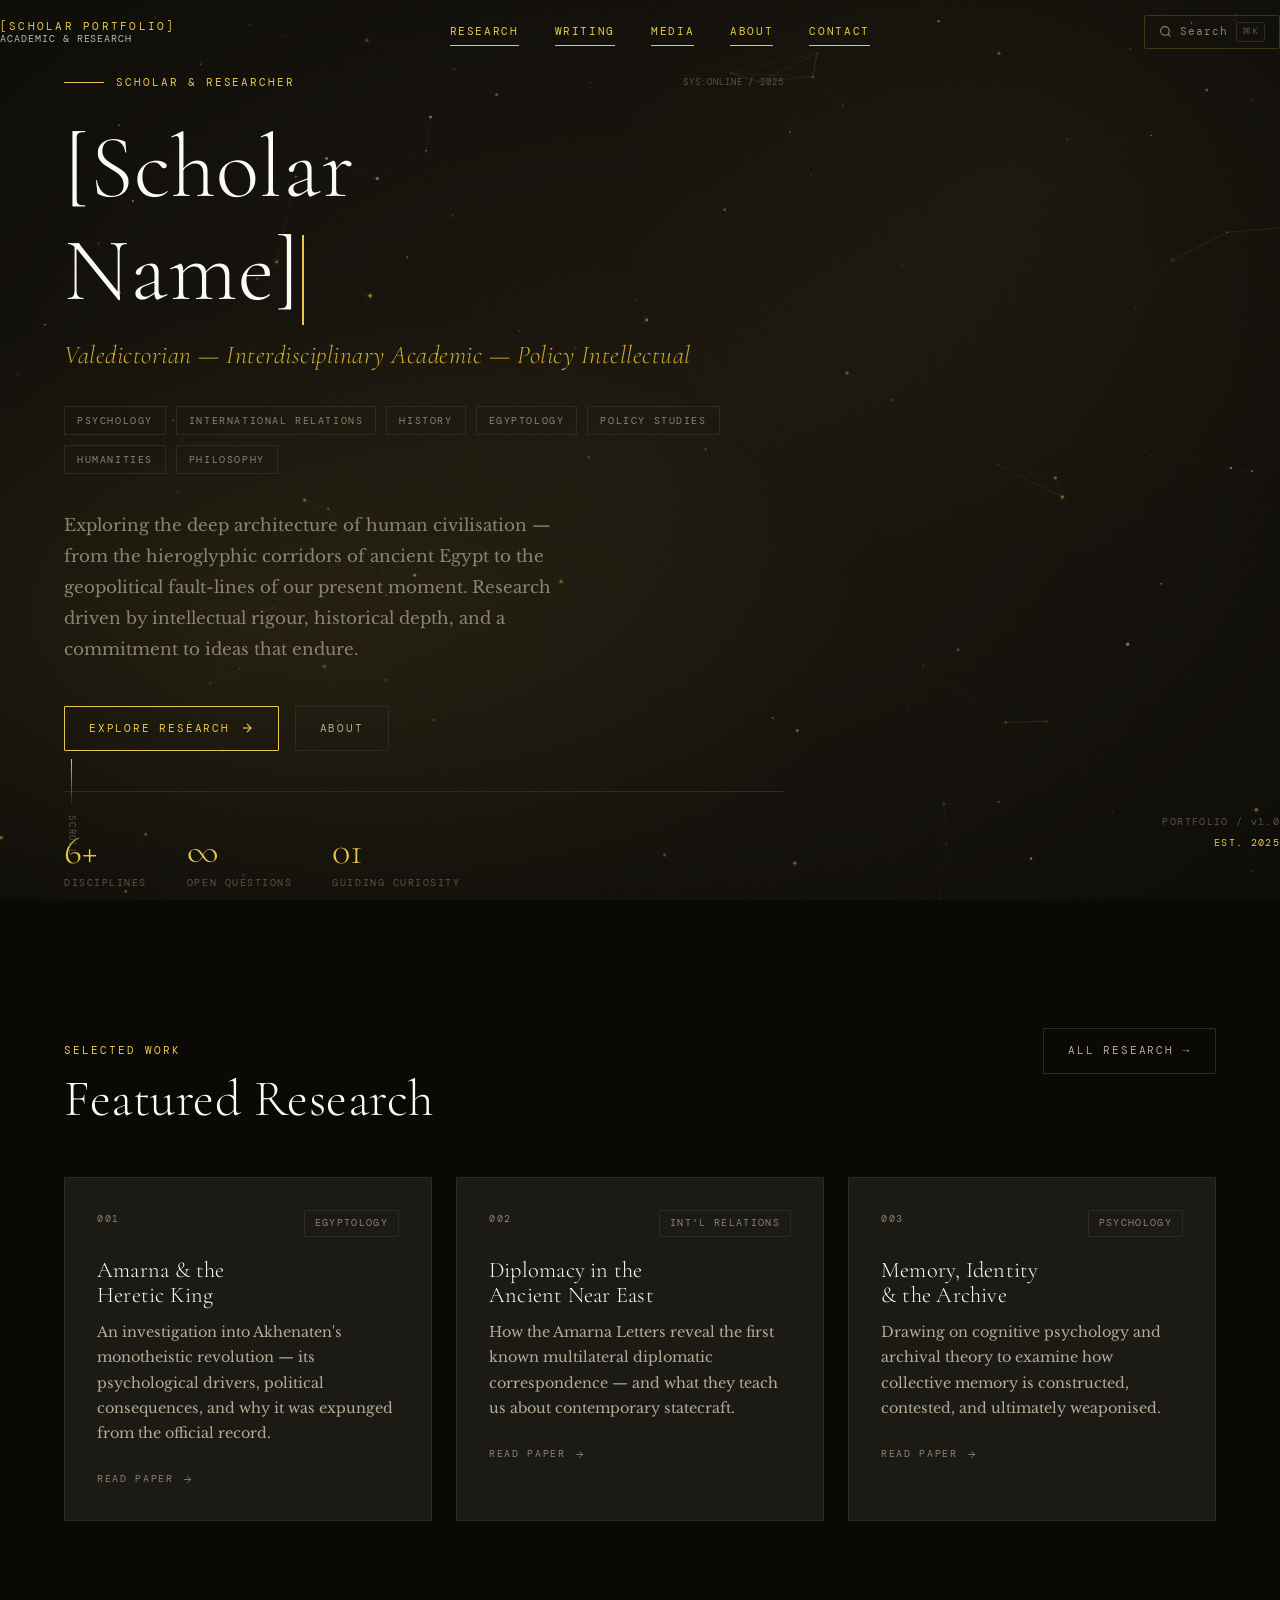
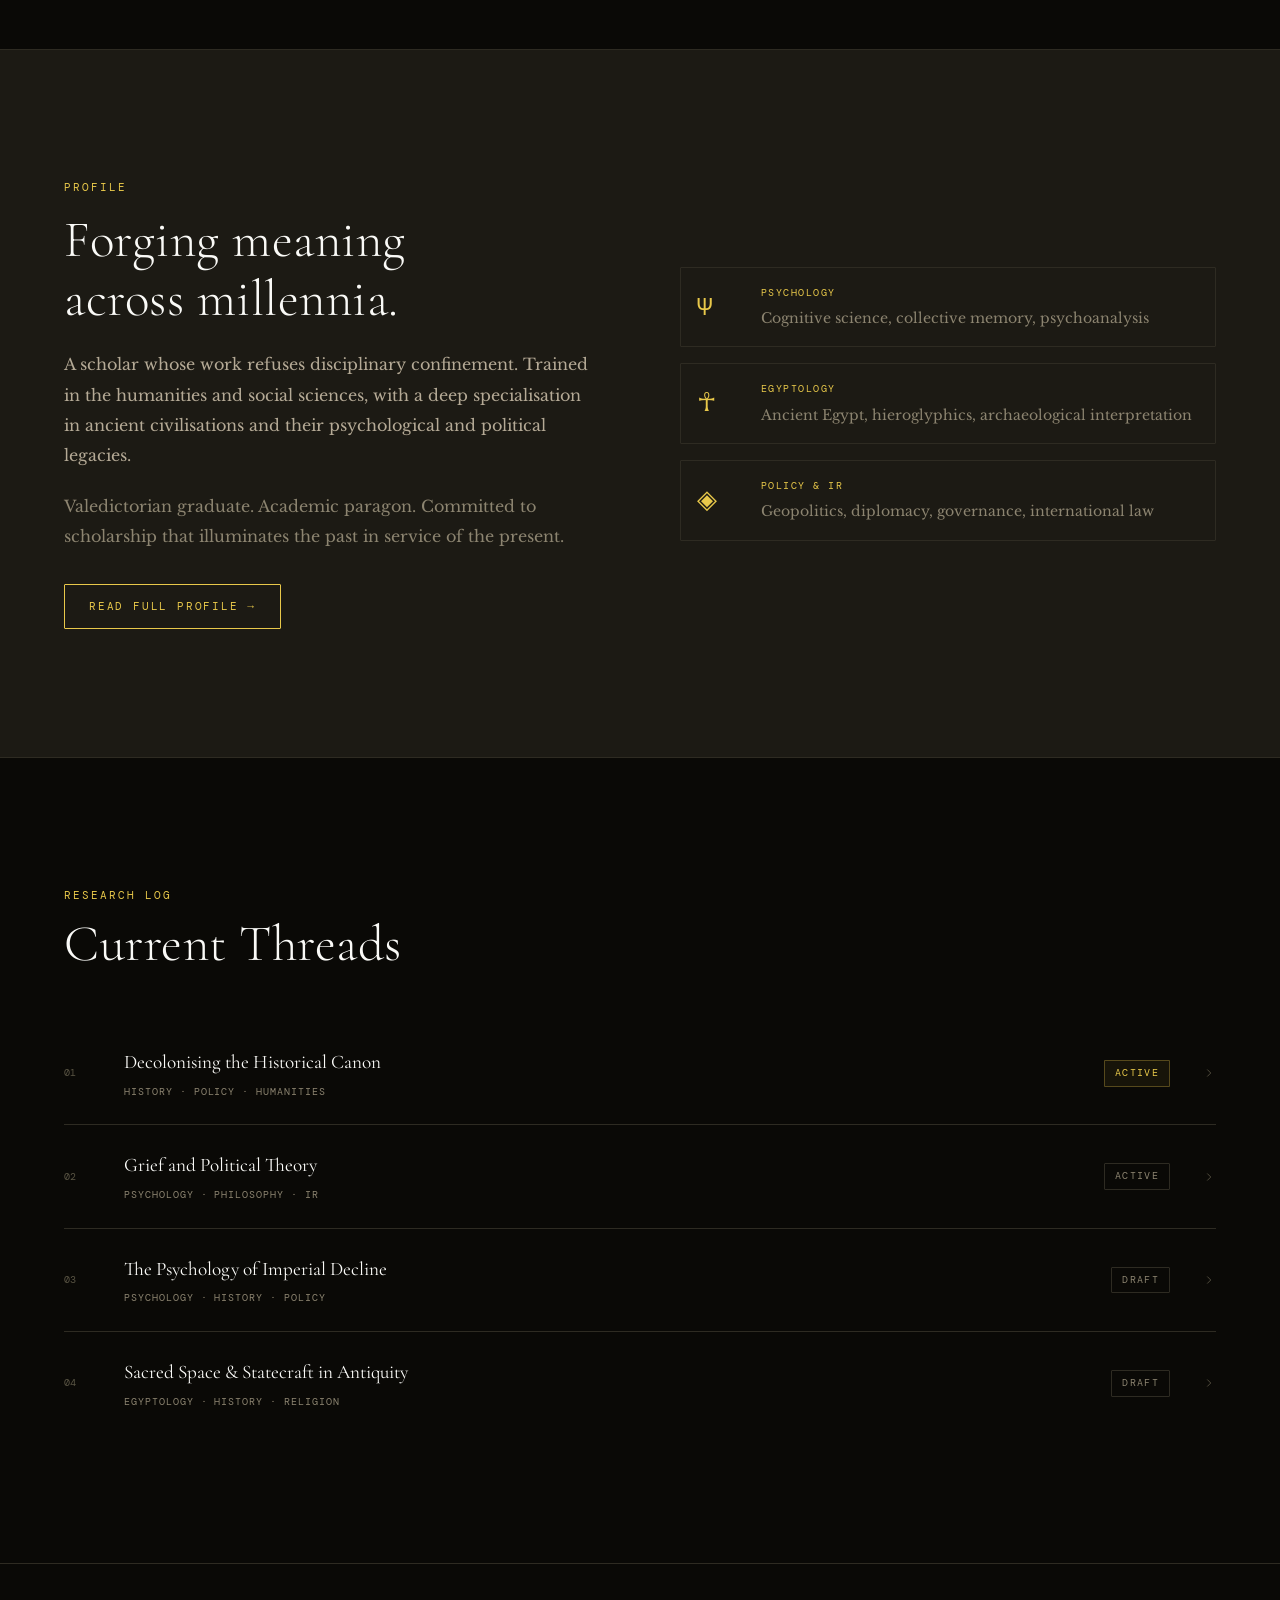
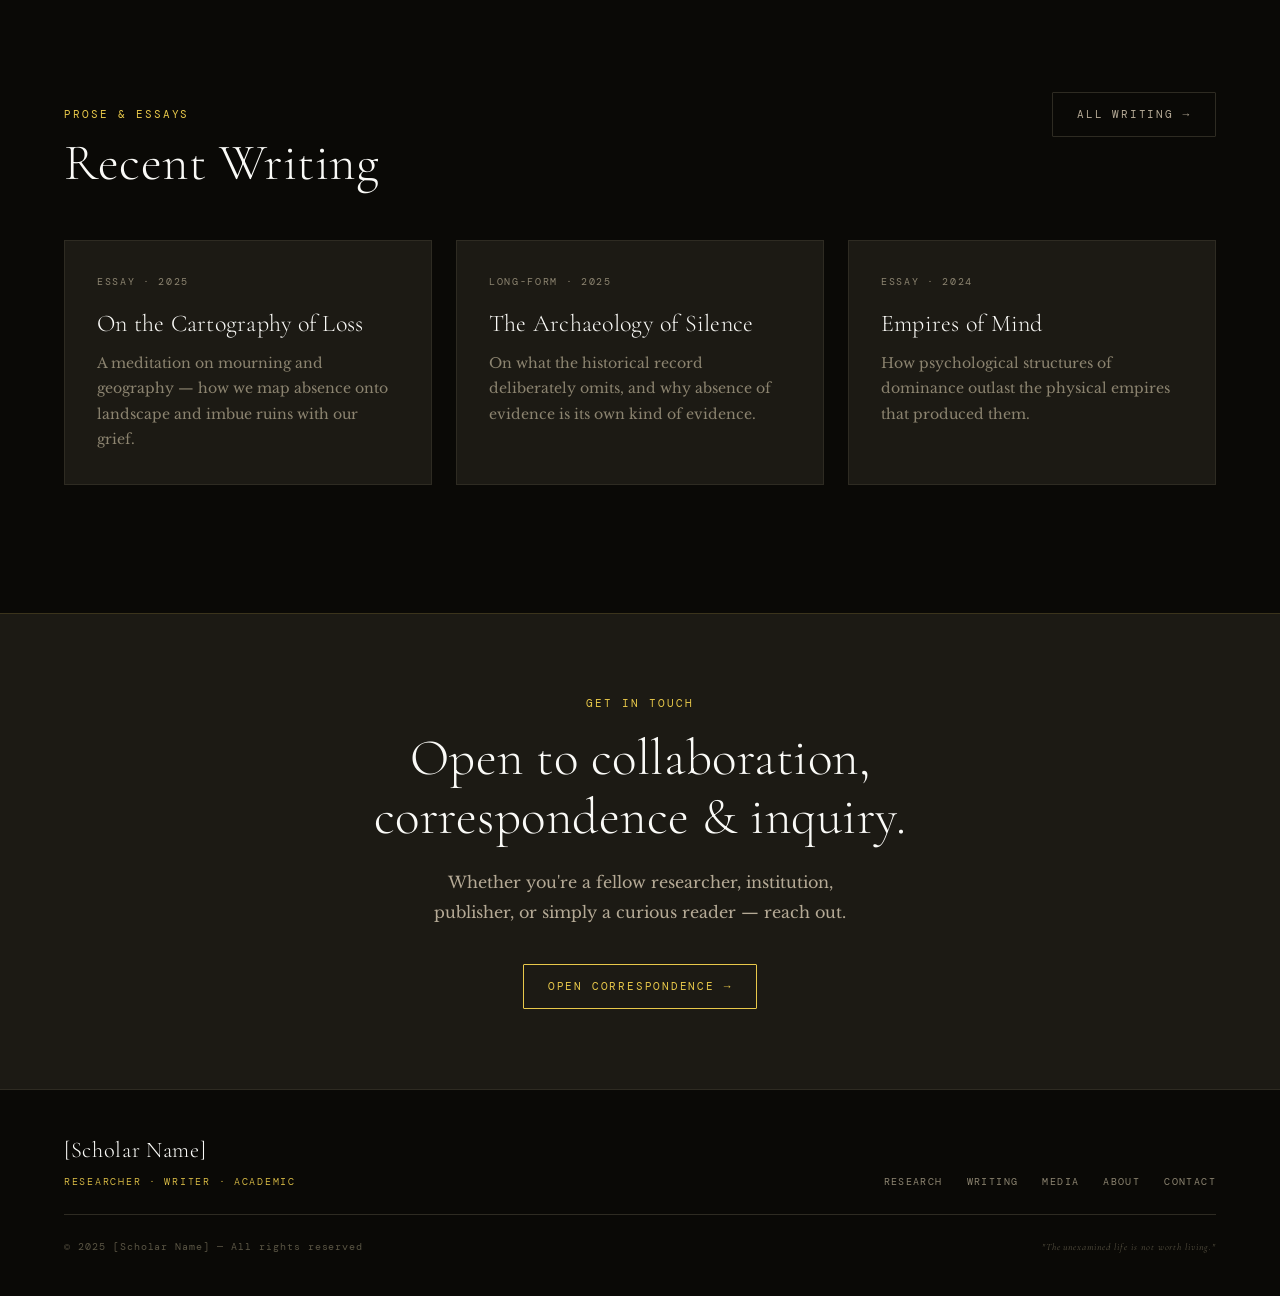
==== index.html @ 23cccf69 "initial website upload" ====
<!DOCTYPE html>
<html lang="en" data-depth="0">
<head>
  <meta charset="UTF-8"/>
  <meta name="viewport" content="width=device-width, initial-scale=1.0"/>
  <title>SOLARIS ATHENAEUM</title>
  <title>Anushka Nautiyal — Researcher · Academic · Writer</title>
  <meta name="description" content="The landscape of intellectual exploration of everything under the Solar Ball of Fire"/>
  <link rel="stylesheet" href="css/style.css"/>
  <link rel="stylesheet" href="css/animations.css"/>
  <link rel="stylesheet" href="css/responsive.css"/>
</head>
<body>

<!-- SCRIPTS inject navbar + footer -->
<script src="js/components.js"></script>

<!-- ============================================================
     HOME HERO
     ============================================================ -->
<section id="home-hero">
  <!-- Animated particle canvas -->
  <div class="canvas-wrap">
    <canvas id="hero-canvas"></canvas>
  </div>

  <div class="container hero-content" style="width:100%;padding-left:clamp(20px,5vw,64px);padding-right:clamp(20px,5vw,64px)">
    <div style="max-width:720px">

      <!-- Eyebrow -->
      <div class="hero-eyebrow">
        <span class="hero-eyebrow-line"></span>
        <span class="label">Scholar &amp; Researcher</span>
        <span style="font-family:var(--ff-mono);font-size:0.58rem;letter-spacing:0.1em;color:var(--dust);margin-left:auto">
          SYS:ONLINE / 2025
        </span>
      </div>

      <!-- Name -->
      <h1 class="hero-name">[Scholar<br>Name]<span class="cursor-blink"></span></h1>

      <!-- Subtitle -->
      <p class="hero-title">
        Valedictorian &mdash; Interdisciplinary Academic &mdash; Policy Intellectual
      </p>

      <!-- Discipline tags -->
      <div class="hero-disciplines">
        <span class="hero-disc">Psychology</span>
        <span class="hero-disc">International Relations</span>
        <span class="hero-disc">History</span>
        <span class="hero-disc">Egyptology</span>
        <span class="hero-disc">Policy Studies</span>
        <span class="hero-disc">Humanities</span>
        <span class="hero-disc">Philosophy</span>
      </div>

      <!-- Bio -->
      <p class="hero-bio">
        Exploring the deep architecture of human civilisation — from the hieroglyphic
        corridors of ancient Egypt to the geopolitical fault-lines of our present moment.
        Research driven by intellectual rigour, historical depth, and a commitment
        to ideas that endure.
      </p>

      <!-- CTAs -->
      <div class="hero-ctas">
        <a href="research/index.html" class="btn btn-gold">
          Explore Research
          <svg xmlns="http://www.w3.org/2000/svg" width="14" height="14" viewBox="0 0 24 24" fill="none" stroke="currentColor" stroke-width="2"><line x1="5" y1="12" x2="19" y2="12"/><polyline points="12 5 19 12 12 19"/></svg>
        </a>
        <a href="about/index.html" class="btn btn-ghost">About</a>
      </div>

      <!-- Stats -->
      <div class="hero-stats">
        <div>
          <div class="hero-stat-num">6+</div>
          <div class="hero-stat-label">Disciplines</div>
        </div>
        <div>
          <div class="hero-stat-num">∞</div>
          <div class="hero-stat-label">Open Questions</div>
        </div>
        <div>
          <div class="hero-stat-num">01</div>
          <div class="hero-stat-label">Guiding Curiosity</div>
        </div>
      </div>
    </div>

    <!-- Coordinates -->
    <div class="hero-coords">
      <div>PORTFOLIO / v1.0</div>
      <div style="color:var(--gold);margin-top:4px">EST. 2025</div>
    </div>

    <!-- Scroll indicator -->
    <div class="hero-scroll" style="z-index:10;position:absolute;bottom:36px;left:clamp(20px,5vw,64px)">
      <div class="hero-scroll-line"></div>
      <span>Scroll</span>
    </div>
  </div>
</section>

<!-- ============================================================
     FEATURED RESEARCH
     ============================================================ -->
<section class="section" id="featured-research">
  <div class="container">
    <!-- Section header -->
    <div class="reveal" style="display:flex;align-items:baseline;justify-content:space-between;margin-bottom:48px;flex-wrap:wrap;gap:16px">
      <div>
        <p class="label" style="margin-bottom:10px">Selected Work</p>
        <h2>Featured Research</h2>
      </div>
      <a href="research/index.html" class="btn btn-ghost">
        All Research →
      </a>
    </div>

    <!-- Grid -->
    <div style="display:grid;grid-template-columns:repeat(auto-fit,minmax(300px,1fr));gap:24px">

      <!-- Card 1 -->
      <a href="research/index.html" class="card reveal" style="text-decoration:none;display:block">
        <div style="display:flex;justify-content:space-between;align-items:flex-start;margin-bottom:20px">
          <span class="label-muted">001</span>
          <span class="tag">Egyptology</span>
        </div>
        <h3 style="margin-bottom:12px;font-size:1.4rem">Amarna &amp; the<br>Heretic King</h3>
        <p style="font-size:0.9rem;line-height:1.75;margin-bottom:24px">
          An investigation into Akhenaten's monotheistic revolution — its
          psychological drivers, political consequences, and why it was
          expunged from the official record.
        </p>
        <span class="label-muted" style="display:flex;align-items:center;gap:8px">
          Read Paper
          <svg xmlns="http://www.w3.org/2000/svg" width="11" height="11" viewBox="0 0 24 24" fill="none" stroke="currentColor" stroke-width="2"><line x1="5" y1="12" x2="19" y2="12"/><polyline points="12 5 19 12 12 19"/></svg>
        </span>
      </a>

      <!-- Card 2 -->
      <a href="research/index.html" class="card reveal" style="text-decoration:none;display:block;animation-delay:0.1s">
        <div style="display:flex;justify-content:space-between;align-items:flex-start;margin-bottom:20px">
          <span class="label-muted">002</span>
          <span class="tag">Int'l Relations</span>
        </div>
        <h3 style="margin-bottom:12px;font-size:1.4rem">Diplomacy in the<br>Ancient Near East</h3>
        <p style="font-size:0.9rem;line-height:1.75;margin-bottom:24px">
          How the Amarna Letters reveal the first known multilateral
          diplomatic correspondence — and what they teach us about
          contemporary statecraft.
        </p>
        <span class="label-muted" style="display:flex;align-items:center;gap:8px">
          Read Paper
          <svg xmlns="http://www.w3.org/2000/svg" width="11" height="11" viewBox="0 0 24 24" fill="none" stroke="currentColor" stroke-width="2"><line x1="5" y1="12" x2="19" y2="12"/><polyline points="12 5 19 12 12 19"/></svg>
        </span>
      </a>

      <!-- Card 3 -->
      <a href="research/index.html" class="card reveal" style="text-decoration:none;display:block;animation-delay:0.2s">
        <div style="display:flex;justify-content:space-between;align-items:flex-start;margin-bottom:20px">
          <span class="label-muted">003</span>
          <span class="tag">Psychology</span>
        </div>
        <h3 style="margin-bottom:12px;font-size:1.4rem">Memory, Identity<br>&amp; the Archive</h3>
        <p style="font-size:0.9rem;line-height:1.75;margin-bottom:24px">
          Drawing on cognitive psychology and archival theory to
          examine how collective memory is constructed, contested,
          and ultimately weaponised.
        </p>
        <span class="label-muted" style="display:flex;align-items:center;gap:8px">
          Read Paper
          <svg xmlns="http://www.w3.org/2000/svg" width="11" height="11" viewBox="0 0 24 24" fill="none" stroke="currentColor" stroke-width="2"><line x1="5" y1="12" x2="19" y2="12"/><polyline points="12 5 19 12 12 19"/></svg>
        </span>
      </a>

    </div>
  </div>
</section>

<!-- ============================================================
     ABOUT STRIP
     ============================================================ -->
<section class="section" style="border-top:1px solid var(--ash);border-bottom:1px solid var(--ash);background:var(--smoke)">
  <div class="container">
    <div style="display:grid;grid-template-columns:1fr 1fr;gap:80px;align-items:center" class="reveal">
      <div>
        <p class="label" style="margin-bottom:14px">Profile</p>
        <h2 style="margin-bottom:20px">Forging meaning<br>across millennia.</h2>
        <p style="margin-bottom:20px;line-height:1.9">
          A scholar whose work refuses disciplinary confinement.
          Trained in the humanities and social sciences, with a deep
          specialisation in ancient civilisations and their psychological
          and political legacies.
        </p>
        <p style="margin-bottom:32px;line-height:1.9;color:var(--mist)">
          Valedictorian graduate. Academic paragon. Committed to
          scholarship that illuminates the past in service of the present.
        </p>
        <a href="about/index.html" class="btn btn-gold">Read Full Profile →</a>
      </div>
      <div>
        <!-- Competency list -->
        <div style="display:flex;flex-direction:column;gap:16px">
          <div style="display:flex;align-items:center;gap:16px;padding:16px;border:1px solid var(--ash);border-radius:1px">
            <span style="font-family:var(--ff-mono);font-size:1.6rem;color:var(--gold);font-weight:300;min-width:48px">Ψ</span>
            <div>
              <div style="font-family:var(--ff-mono);font-size:0.65rem;letter-spacing:0.14em;text-transform:uppercase;color:var(--gold);margin-bottom:4px">Psychology</div>
              <div style="font-size:0.88rem;color:var(--mist)">Cognitive science, collective memory, psychoanalysis</div>
            </div>
          </div>
          <div style="display:flex;align-items:center;gap:16px;padding:16px;border:1px solid var(--ash);border-radius:1px">
            <span style="font-family:var(--ff-mono);font-size:1.6rem;color:var(--gold);font-weight:300;min-width:48px">☥</span>
            <div>
              <div style="font-family:var(--ff-mono);font-size:0.65rem;letter-spacing:0.14em;text-transform:uppercase;color:var(--gold);margin-bottom:4px">Egyptology</div>
              <div style="font-size:0.88rem;color:var(--mist)">Ancient Egypt, hieroglyphics, archaeological interpretation</div>
            </div>
          </div>
          <div style="display:flex;align-items:center;gap:16px;padding:16px;border:1px solid var(--ash);border-radius:1px">
            <span style="font-family:var(--ff-mono);font-size:1.6rem;color:var(--gold);font-weight:300;min-width:48px">◈</span>
            <div>
              <div style="font-family:var(--ff-mono);font-size:0.65rem;letter-spacing:0.14em;text-transform:uppercase;color:var(--gold);margin-bottom:4px">Policy &amp; IR</div>
              <div style="font-size:0.88rem;color:var(--mist)">Geopolitics, diplomacy, governance, international law</div>
            </div>
          </div>
        </div>
      </div>
    </div>
  </div>
</section>

<!-- ============================================================
     CURRENT THREADS
     ============================================================ -->
<section class="section">
  <div class="container">
    <div class="reveal" style="margin-bottom:48px">
      <p class="label" style="margin-bottom:10px">Research Log</p>
      <h2>Current Threads</h2>
    </div>
    <div style="display:flex;flex-direction:column;gap:0">

      <!-- Thread item — easily add more -->
      <a href="research/index.html" class="reveal" style="display:flex;align-items:center;gap:32px;padding:24px 0;border-bottom:1px solid var(--ash);text-decoration:none;transition:background 0.2s;group">
        <span style="font-family:var(--ff-mono);font-size:0.65rem;color:var(--dust);min-width:28px">01</span>
        <div style="flex:1">
          <div style="font-family:var(--ff-serif);font-size:1.2rem;color:var(--white);margin-bottom:4px;transition:color 0.2s">
            Decolonising the Historical Canon
          </div>
          <div style="font-family:var(--ff-mono);font-size:0.6rem;letter-spacing:0.1em;text-transform:uppercase;color:var(--mist)">
            History · Policy · Humanities
          </div>
        </div>
        <span class="tag" style="color:var(--gold);border-color:rgba(232,200,74,0.3);background:rgba(232,200,74,0.06)">Active</span>
        <svg xmlns="http://www.w3.org/2000/svg" width="14" height="14" viewBox="0 0 24 24" fill="none" stroke="currentColor" stroke-width="1.5" style="color:var(--dust)"><polyline points="9 18 15 12 9 6"/></svg>
      </a>

      <a href="research/index.html" class="reveal" style="display:flex;align-items:center;gap:32px;padding:24px 0;border-bottom:1px solid var(--ash);text-decoration:none">
        <span style="font-family:var(--ff-mono);font-size:0.65rem;color:var(--dust);min-width:28px">02</span>
        <div style="flex:1">
          <div style="font-family:var(--ff-serif);font-size:1.2rem;color:var(--white);margin-bottom:4px">
            Grief and Political Theory
          </div>
          <div style="font-family:var(--ff-mono);font-size:0.6rem;letter-spacing:0.1em;text-transform:uppercase;color:var(--mist)">
            Psychology · Philosophy · IR
          </div>
        </div>
        <span class="tag">Active</span>
        <svg xmlns="http://www.w3.org/2000/svg" width="14" height="14" viewBox="0 0 24 24" fill="none" stroke="currentColor" stroke-width="1.5" style="color:var(--dust)"><polyline points="9 18 15 12 9 6"/></svg>
      </a>

      <a href="research/index.html" class="reveal" style="display:flex;align-items:center;gap:32px;padding:24px 0;border-bottom:1px solid var(--ash);text-decoration:none">
        <span style="font-family:var(--ff-mono);font-size:0.65rem;color:var(--dust);min-width:28px">03</span>
        <div style="flex:1">
          <div style="font-family:var(--ff-serif);font-size:1.2rem;color:var(--white);margin-bottom:4px">
            The Psychology of Imperial Decline
          </div>
          <div style="font-family:var(--ff-mono);font-size:0.6rem;letter-spacing:0.1em;text-transform:uppercase;color:var(--mist)">
            Psychology · History · Policy
          </div>
        </div>
        <span class="tag" style="color:var(--mist)">Draft</span>
        <svg xmlns="http://www.w3.org/2000/svg" width="14" height="14" viewBox="0 0 24 24" fill="none" stroke="currentColor" stroke-width="1.5" style="color:var(--dust)"><polyline points="9 18 15 12 9 6"/></svg>
      </a>

      <a href="research/index.html" class="reveal" style="display:flex;align-items:center;gap:32px;padding:24px 0;text-decoration:none">
        <span style="font-family:var(--ff-mono);font-size:0.65rem;color:var(--dust);min-width:28px">04</span>
        <div style="flex:1">
          <div style="font-family:var(--ff-serif);font-size:1.2rem;color:var(--white);margin-bottom:4px">
            Sacred Space &amp; Statecraft in Antiquity
          </div>
          <div style="font-family:var(--ff-mono);font-size:0.6rem;letter-spacing:0.1em;text-transform:uppercase;color:var(--mist)">
            Egyptology · History · Religion
          </div>
        </div>
        <span class="tag" style="color:var(--mist)">Draft</span>
        <svg xmlns="http://www.w3.org/2000/svg" width="14" height="14" viewBox="0 0 24 24" fill="none" stroke="currentColor" stroke-width="1.5" style="color:var(--dust)"><polyline points="9 18 15 12 9 6"/></svg>
      </a>

    </div>
  </div>
</section>

<!-- ============================================================
     WRITING PREVIEW
     ============================================================ -->
<section class="section" style="border-top:1px solid var(--ash)">
  <div class="container">
    <div class="reveal" style="display:flex;align-items:baseline;justify-content:space-between;margin-bottom:48px;flex-wrap:wrap;gap:16px">
      <div>
        <p class="label" style="margin-bottom:10px">Prose &amp; Essays</p>
        <h2>Recent Writing</h2>
      </div>
      <a href="writing/index.html" class="btn btn-ghost">All Writing →</a>
    </div>
    <div style="display:grid;grid-template-columns:repeat(auto-fit,minmax(280px,1fr));gap:24px">

      <a href="writing/index.html" class="card reveal" style="text-decoration:none">
        <span class="label-muted" style="margin-bottom:16px;display:block">Essay · 2025</span>
        <h4 style="font-family:var(--ff-serif);font-size:1.5rem;font-weight:300;color:var(--white);margin-bottom:12px;line-height:1.3">
          On the Cartography of Loss
        </h4>
        <p style="font-size:0.88rem;line-height:1.8;color:var(--mist)">
          A meditation on mourning and geography — how we map
          absence onto landscape and imbue ruins with our grief.
        </p>
      </a>

      <a href="writing/index.html" class="card reveal" style="text-decoration:none;animation-delay:0.1s">
        <span class="label-muted" style="margin-bottom:16px;display:block">Long-form · 2025</span>
        <h4 style="font-family:var(--ff-serif);font-size:1.5rem;font-weight:300;color:var(--white);margin-bottom:12px;line-height:1.3">
          The Archaeology of Silence
        </h4>
        <p style="font-size:0.88rem;line-height:1.8;color:var(--mist)">
          On what the historical record deliberately omits, and why
          absence of evidence is its own kind of evidence.
        </p>
      </a>

      <a href="writing/index.html" class="card reveal" style="text-decoration:none;animation-delay:0.2s">
        <span class="label-muted" style="margin-bottom:16px;display:block">Essay · 2024</span>
        <h4 style="font-family:var(--ff-serif);font-size:1.5rem;font-weight:300;color:var(--white);margin-bottom:12px;line-height:1.3">
          Empires of Mind
        </h4>
        <p style="font-size:0.88rem;line-height:1.8;color:var(--mist)">
          How psychological structures of dominance outlast
          the physical empires that produced them.
        </p>
      </a>

    </div>
  </div>
</section>

<!-- ============================================================
     CONTACT CTA STRIP
     ============================================================ -->
<section style="padding-block:80px;border-top:1px solid rgba(232,200,74,0.15);background:var(--smoke)">
  <div class="container" style="text-align:center">
    <p class="label reveal" style="margin-bottom:16px">Get in Touch</p>
    <h2 class="reveal" style="margin-bottom:20px;font-size:clamp(1.8rem,4vw,3.2rem)">
      Open to collaboration,<br>correspondence &amp; inquiry.
    </h2>
    <p class="reveal" style="max-width:440px;margin-inline:auto;margin-bottom:36px;line-height:1.9">
      Whether you're a fellow researcher, institution, publisher,
      or simply a curious reader — reach out.
    </p>
    <a href="contact/index.html" class="btn btn-gold reveal">Open Correspondence →</a>
  </div>
</section>

<script src="js/main.js"></script>
</body>
</html>
---- css/style.css ----
/* ============================================================
   DESIGN SYSTEM — SCHOLAR PORTFOLIO
   Minimal · Sophisticated · Yellow-Accented · Editorial
   ============================================================ */

@import url('https://fonts.googleapis.com/css2?family=Cormorant+Garamond:ital,wght@0,300;0,400;0,500;0,600;1,300;1,400&family=DM+Mono:ital,wght@0,300;0,400;1,300&family=Libre+Baskerville:ital,wght@0,400;0,700;1,400&display=swap');

/* ---- TOKENS ---- */
:root {
  --gold:        #E8C84A;
  --gold-dim:    #C9A82A;
  --gold-pale:   rgba(232, 200, 74, 0.08);
  --gold-mid:    rgba(232, 200, 74, 0.18);
  --gold-glow:   rgba(232, 200, 74, 0.35);

  --ink:         #0A0906;
  --ink-2:       #111009;
  --paper:       #F7F3EB;
  --paper-dim:   #EDE8DE;
  --smoke:       #1C1A14;
  --ash:         #2E2B22;
  --dust:        #5A5544;
  --mist:        #8C8470;
  --fog:         #B5AA96;

  --white:       #FAFAF7;
  --off-white:   rgba(250, 250, 247, 0.72);

  --ff-serif:    'Cormorant Garamond', 'Georgia', serif;
  --ff-body:     'Libre Baskerville', Georgia, serif;
  --ff-mono:     'DM Mono', 'Courier New', monospace;

  --nav-h:       64px;
  --max-w:       1200px;
  --section-gap: clamp(80px, 10vw, 140px);

  --ease-out:    cubic-bezier(0.16, 1, 0.3, 1);
  --ease-in-out: cubic-bezier(0.4, 0, 0.2, 1);
}

/* ---- RESET ---- */
*, *::before, *::after { box-sizing: border-box; margin: 0; padding: 0; }
html { scroll-behavior: smooth; -webkit-font-smoothing: antialiased; }
body {
  background: var(--ink);
  color: var(--fog);
  font-family: var(--ff-body);
  font-size: 16px;
  line-height: 1.75;
  min-height: 100vh;
  overflow-x: hidden;
}
img { display: block; max-width: 100%; }
a { color: inherit; text-decoration: none; }
ul, ol { list-style: none; }
button, input, textarea { font: inherit; border: none; background: none; outline: none; }
::selection { background: var(--gold); color: var(--ink); }

/* ---- TYPOGRAPHY ---- */
h1, h2, h3, h4, h5 {
  font-family: var(--ff-serif);
  font-weight: 300;
  line-height: 1.15;
  letter-spacing: 0.01em;
  color: var(--white);
}
h1 { font-size: clamp(3.2rem, 7vw, 7rem); }
h2 { font-size: clamp(2rem, 4vw, 3.4rem); }
h3 { font-size: clamp(1.4rem, 2.5vw, 2rem); }
h4 { font-size: 1.2rem; }
p { color: var(--fog); }

.label {
  font-family: var(--ff-mono);
  font-size: 0.68rem;
  letter-spacing: 0.18em;
  text-transform: uppercase;
  color: var(--gold);
}
.label-muted {
  font-family: var(--ff-mono);
  font-size: 0.65rem;
  letter-spacing: 0.16em;
  text-transform: uppercase;
  color: var(--mist);
}

/* ---- LAYOUT ---- */
.container {
  width: min(var(--max-w), 100% - 2 * clamp(20px, 5vw, 64px));
  margin-inline: auto;
}

.section { padding-block: var(--section-gap); }

/* ---- NAVBAR ---- */
#navbar {
  position: fixed;
  top: 0; left: 0; right: 0;
  z-index: 900;
  height: var(--nav-h);
  display: flex;
  align-items: center;
  transition: background 0.4s var(--ease-out), border-bottom 0.4s;
}
#navbar.scrolled {
  background: rgba(10, 9, 6, 0.92);
  backdrop-filter: blur(16px);
  border-bottom: 1px solid rgba(232, 200, 74, 0.12);
}
.nav-inner {
  display: flex;
  align-items: center;
  justify-content: space-between;
  width: 100%;
}
.nav-logo {
  font-family: var(--ff-mono);
  font-size: 0.7rem;
  letter-spacing: 0.2em;
  text-transform: uppercase;
  color: var(--gold);
  display: flex;
  flex-direction: column;
  line-height: 1.2;
}
.nav-logo span { color: var(--off-white); font-size: 0.6rem; letter-spacing: 0.1em; }
.nav-links {
  display: flex;
  gap: 36px;
  align-items: center;
}
.nav-links a {
  font-family: var(--ff-mono);
  font-size: 0.68rem;
  letter-spacing: 0.15em;
  text-transform: uppercase;
  color: var(--mist);
  transition: color 0.25s;
  position: relative;
}
.nav-links a::after {
  content: '';
  position: absolute;
  bottom: -4px; left: 0;
  width: 0; height: 1px;
  background: var(--gold);
  transition: width 0.3s var(--ease-out);
}
.nav-links a:hover { color: var(--white); }
.nav-links a:hover::after { width: 100%; }
.nav-links a.active { color: var(--gold); }
.nav-links a.active::after { width: 100%; }

.nav-search-btn {
  cursor: pointer;
  color: var(--mist);
  font-family: var(--ff-mono);
  font-size: 0.68rem;
  letter-spacing: 0.1em;
  display: flex;
  align-items: center;
  gap: 8px;
  border: 1px solid rgba(232, 200, 74, 0.2);
  padding: 6px 14px;
  border-radius: 2px;
  transition: all 0.25s;
}
.nav-search-btn:hover { color: var(--gold); border-color: var(--gold); }
.nav-search-btn kbd {
  font-size: 0.58rem;
  color: var(--dust);
  border: 1px solid var(--ash);
  padding: 1px 5px;
  border-radius: 2px;
}

/* ---- HAMBURGER ---- */
.nav-hamburger {
  display: none;
  flex-direction: column;
  gap: 5px;
  cursor: pointer;
  padding: 4px;
}
.nav-hamburger span {
  display: block;
  width: 22px; height: 1.5px;
  background: var(--fog);
  transition: all 0.3s;
}

/* ---- MOBILE NAV ---- */
.nav-mobile {
  display: none;
  position: fixed;
  top: var(--nav-h); left: 0; right: 0;
  background: rgba(10, 9, 6, 0.97);
  backdrop-filter: blur(20px);
  border-bottom: 1px solid rgba(232, 200, 74, 0.12);
  padding: 32px;
  z-index: 850;
  flex-direction: column;
  gap: 24px;
}
.nav-mobile.open { display: flex; }
.nav-mobile a {
  font-family: var(--ff-mono);
  font-size: 0.8rem;
  letter-spacing: 0.15em;
  text-transform: uppercase;
  color: var(--mist);
  transition: color 0.2s;
}
.nav-mobile a:hover, .nav-mobile a.active { color: var(--gold); }

/* ---- SEARCH OVERLAY ---- */
#search-overlay {
  position: fixed;
  inset: 0;
  z-index: 1000;
  background: rgba(10, 9, 6, 0.96);
  backdrop-filter: blur(24px);
  display: none;
  flex-direction: column;
  align-items: center;
  justify-content: flex-start;
  padding-top: 15vh;
  opacity: 0;
  transition: opacity 0.3s var(--ease-out);
}
#search-overlay.open {
  display: flex;
  opacity: 1;
}
.search-inner {
  width: min(680px, 90%);
}
.search-label {
  font-family: var(--ff-mono);
  font-size: 0.65rem;
  letter-spacing: 0.22em;
  text-transform: uppercase;
  color: var(--gold);
  margin-bottom: 20px;
}
.search-bar {
  position: relative;
  display: flex;
  align-items: center;
  border-bottom: 2px solid var(--gold);
  padding-bottom: 12px;
  gap: 16px;
}
.search-bar svg { color: var(--gold); flex-shrink: 0; }
#search-input {
  flex: 1;
  font-family: var(--ff-serif);
  font-size: clamp(1.4rem, 3vw, 2.2rem);
  font-weight: 300;
  color: var(--white);
  background: transparent;
  caret-color: var(--gold);
}
#search-input::placeholder { color: var(--ash); }
.search-esc {
  font-family: var(--ff-mono);
  font-size: 0.6rem;
  letter-spacing: 0.12em;
  text-transform: uppercase;
  color: var(--dust);
  cursor: pointer;
  transition: color 0.2s;
}
.search-esc:hover { color: var(--gold); }
#search-results {
  margin-top: 32px;
  display: flex;
  flex-direction: column;
  gap: 2px;
}
.search-item {
  display: flex;
  align-items: center;
  gap: 20px;
  padding: 14px 16px;
  cursor: pointer;
  border-radius: 2px;
  transition: background 0.2s;
}
.search-item:hover { background: var(--gold-pale); }
.search-item-tag {
  font-family: var(--ff-mono);
  font-size: 0.58rem;
  letter-spacing: 0.14em;
  text-transform: uppercase;
  color: var(--gold-dim);
  min-width: 80px;
}
.search-item-title {
  font-family: var(--ff-serif);
  font-size: 1.1rem;
  color: var(--off-white);
}
.search-hint {
  display: flex;
  gap: 20px;
  margin-top: 24px;
}
.search-hint span {
  font-family: var(--ff-mono);
  font-size: 0.6rem;
  letter-spacing: 0.12em;
  color: var(--dust);
}
.search-hint kbd {
  font-size: 0.58rem;
  border: 1px solid var(--ash);
  padding: 2px 6px;
  border-radius: 2px;
  margin-right: 4px;
}

/* ---- DIVIDERS ---- */
.hr-gold {
  border: none;
  border-top: 1px solid rgba(232, 200, 74, 0.2);
  margin-block: 24px;
}
.hr-ash {
  border: none;
  border-top: 1px solid var(--ash);
  margin-block: 24px;
}

/* ---- BUTTONS ---- */
.btn {
  display: inline-flex;
  align-items: center;
  gap: 10px;
  font-family: var(--ff-mono);
  font-size: 0.7rem;
  letter-spacing: 0.16em;
  text-transform: uppercase;
  padding: 12px 24px;
  border: 1px solid;
  border-radius: 1px;
  cursor: pointer;
  transition: all 0.28s var(--ease-out);
}
.btn-gold {
  color: var(--gold);
  border-color: var(--gold);
}
.btn-gold:hover {
  background: var(--gold);
  color: var(--ink);
}
.btn-ghost {
  color: var(--fog);
  border-color: var(--ash);
}
.btn-ghost:hover {
  border-color: var(--fog);
  color: var(--white);
}

/* ---- CARDS ---- */
.card {
  background: var(--smoke);
  border: 1px solid var(--ash);
  padding: 32px;
  transition: border-color 0.3s, transform 0.3s var(--ease-out);
  position: relative;
  overflow: hidden;
}
.card::before {
  content: '';
  position: absolute;
  top: 0; left: 0;
  width: 0; height: 2px;
  background: var(--gold);
  transition: width 0.4s var(--ease-out);
}
.card:hover { border-color: rgba(232, 200, 74, 0.3); transform: translateY(-3px); }
.card:hover::before { width: 100%; }

/* ---- TAG PILL ---- */
.tag {
  display: inline-block;
  font-family: var(--ff-mono);
  font-size: 0.6rem;
  letter-spacing: 0.14em;
  text-transform: uppercase;
  padding: 4px 10px;
  border: 1px solid var(--ash);
  color: var(--mist);
  border-radius: 1px;
  transition: all 0.2s;
}
.tag:hover, .tag.active {
  border-color: var(--gold);
  color: var(--gold);
  background: var(--gold-pale);
}

/* ---- FOOTER ---- */
#footer {
  border-top: 1px solid var(--ash);
  padding-block: 40px;
}
.footer-inner {
  display: flex;
  justify-content: space-between;
  align-items: flex-end;
  gap: 24px;
  flex-wrap: wrap;
}
.footer-logo {
  font-family: var(--ff-serif);
  font-size: 1.4rem;
  font-weight: 300;
  color: var(--white);
  letter-spacing: 0.03em;
}
.footer-logo small {
  display: block;
  font-family: var(--ff-mono);
  font-size: 0.6rem;
  letter-spacing: 0.18em;
  text-transform: uppercase;
  color: var(--gold);
  margin-top: 4px;
}
.footer-links {
  display: flex;
  gap: 24px;
  flex-wrap: wrap;
}
.footer-links a {
  font-family: var(--ff-mono);
  font-size: 0.62rem;
  letter-spacing: 0.14em;
  text-transform: uppercase;
  color: var(--mist);
  transition: color 0.2s;
}
.footer-links a:hover { color: var(--gold); }
.footer-copy {
  width: 100%;
  font-family: var(--ff-mono);
  font-size: 0.6rem;
  letter-spacing: 0.1em;
  color: var(--dust);
  margin-top: 24px;
  padding-top: 24px;
  border-top: 1px solid var(--ash);
  display: flex;
  justify-content: space-between;
  flex-wrap: wrap;
  gap: 8px;
}

/* ---- PAGE HERO (non-home) ---- */
.page-hero {
  padding-top: calc(var(--nav-h) + 80px);
  padding-bottom: 60px;
  border-bottom: 1px solid var(--ash);
}
.page-hero .label { margin-bottom: 16px; }
.page-hero h1 {
  font-size: clamp(2.4rem, 5vw, 4.8rem);
  margin-bottom: 20px;
}
.page-hero p {
  font-size: 1.05rem;
  max-width: 540px;
  line-height: 1.8;
}

/* ---- SCROLL REVEAL ---- */
.reveal {
  opacity: 0;
  transform: translateY(28px);
  transition: opacity 0.7s var(--ease-out), transform 0.7s var(--ease-out);
}
.reveal.visible { opacity: 1; transform: none; }

/* ---- UTILITY ---- */
.gold { color: var(--gold); }
.serif { font-family: var(--ff-serif); }
.mono  { font-family: var(--ff-mono); }
.text-muted { color: var(--mist); }
.mt-sm { margin-top: 12px; }
.mt-md { margin-top: 24px; }
.mt-lg { margin-top: 48px; }
.flex { display: flex; }
.gap-sm { gap: 12px; }
.gap-md { gap: 24px; }
.items-center { align-items: center; }
.flex-wrap { flex-wrap: wrap; }

/* ---- RESPONSIVE ---- */
@media (max-width: 768px) {
  .nav-links, .nav-search-btn { display: none; }
  .nav-hamburger { display: flex; }
  :root { --section-gap: 64px; }
}
---- css/animations.css ----
/* ============================================================
   ANIMATIONS — HOME CANVAS + TRANSITIONS
   ============================================================ */

/* ---- HOME HERO CANVAS ---- */
#hero-canvas {
  position: absolute;
  inset: 0;
  width: 100%; height: 100%;
  z-index: 0;
  pointer-events: none;
}

/* ---- HERO SECTION ---- */
#home-hero {
  position: relative;
  min-height: 100svh;
  display: flex;
  align-items: center;
  overflow: hidden;
  background: var(--ink);
}

/* Deep atmospheric gradient base */
#home-hero::before {
  content: '';
  position: absolute;
  inset: 0;
  background:
    radial-gradient(ellipse 80% 60% at 20% 70%, rgba(232,200,74,0.07) 0%, transparent 60%),
    radial-gradient(ellipse 60% 80% at 80% 20%, rgba(232,200,74,0.04) 0%, transparent 55%),
    radial-gradient(ellipse 100% 100% at 50% 50%, rgba(30,25,15,0.9) 0%, var(--ink) 80%);
  z-index: 1;
}

/* Grain overlay */
#home-hero::after {
  content: '';
  position: absolute;
  inset: 0;
  z-index: 2;
  background-image: url("data:image/svg+xml,%3Csvg viewBox='0 0 200 200' xmlns='http://www.w3.org/2000/svg'%3E%3Cfilter id='n'%3E%3CfeTurbulence type='fractalNoise' baseFrequency='0.75' numOctaves='4' stitchTiles='stitch'/%3E%3C/filter%3E%3Crect width='100%25' height='100%25' filter='url(%23n)' opacity='0.04'/%3E%3C/svg%3E");
  background-size: 160px 160px;
  pointer-events: none;
  opacity: 0.55;
}

.hero-content {
  position: relative;
  z-index: 10;
  padding-top: var(--nav-h);
}

/* ---- HERO TEXT ANIMATIONS ---- */
@keyframes heroFadeUp {
  from { opacity: 0; transform: translateY(40px); }
  to   { opacity: 1; transform: translateY(0); }
}
@keyframes heroFadeIn {
  from { opacity: 0; }
  to   { opacity: 1; }
}
@keyframes scanLine {
  0%   { transform: translateY(-100%); opacity: 0; }
  10%  { opacity: 1; }
  90%  { opacity: 1; }
  100% { transform: translateY(calc(100vh + 100%)); opacity: 0; }
}
@keyframes goldPulse {
  0%, 100% { opacity: 0.6; }
  50%       { opacity: 1; }
}
@keyframes blink {
  0%, 100% { opacity: 1; }
  50%       { opacity: 0; }
}

.hero-eyebrow {
  animation: heroFadeIn 1s 0.2s both;
  display: flex;
  align-items: center;
  gap: 12px;
  margin-bottom: 24px;
}
.hero-eyebrow-line {
  display: block;
  width: 40px; height: 1px;
  background: var(--gold);
  animation: goldPulse 3s 1.5s infinite;
}
.hero-name {
  animation: heroFadeUp 1s 0.35s both;
  color: var(--white);
  font-weight: 300;
  margin-bottom: 8px;
}
.hero-title {
  animation: heroFadeUp 1s 0.5s both;
  font-family: var(--ff-serif);
  font-size: clamp(1.1rem, 2vw, 1.6rem);
  font-weight: 300;
  font-style: italic;
  color: var(--gold-dim);
  margin-bottom: 28px;
  letter-spacing: 0.02em;
}
.hero-disciplines {
  animation: heroFadeUp 1s 0.65s both;
  display: flex;
  flex-wrap: wrap;
  gap: 10px;
  margin-bottom: 36px;
}
.hero-disc {
  font-family: var(--ff-mono);
  font-size: 0.62rem;
  letter-spacing: 0.16em;
  text-transform: uppercase;
  color: var(--mist);
  padding: 5px 12px;
  border: 1px solid var(--ash);
  transition: all 0.3s;
}
.hero-disc:hover { border-color: var(--gold); color: var(--gold); }
.hero-bio {
  animation: heroFadeUp 1s 0.8s both;
  font-size: 1.05rem;
  line-height: 1.85;
  max-width: 520px;
  color: var(--mist);
  margin-bottom: 40px;
}
.hero-ctas {
  animation: heroFadeUp 1s 0.95s both;
  display: flex;
  gap: 16px;
  flex-wrap: wrap;
}
.hero-coords {
  animation: heroFadeIn 1.5s 1.2s both;
  position: absolute;
  bottom: 40px; right: 0;
  font-family: var(--ff-mono);
  font-size: 0.6rem;
  letter-spacing: 0.14em;
  color: var(--dust);
  text-align: right;
  line-height: 1.8;
}
.hero-scroll {
  animation: heroFadeIn 2s 1.5s both;
  position: absolute;
  bottom: 36px; left: 0;
  display: flex;
  flex-direction: column;
  align-items: center;
  gap: 8px;
}
.hero-scroll span {
  font-family: var(--ff-mono);
  font-size: 0.55rem;
  letter-spacing: 0.2em;
  text-transform: uppercase;
  color: var(--dust);
  writing-mode: vertical-lr;
}
.hero-scroll-line {
  width: 1px;
  height: 48px;
  background: linear-gradient(to bottom, var(--gold), transparent);
  animation: scanLine 2.5s 2s infinite;
}

/* ---- CANVAS PARTICLE ---- */
.canvas-wrap {
  position: absolute;
  inset: 0;
  z-index: 3;
  pointer-events: none;
}

/* ---- STAT TICKER ---- */
.hero-stats {
  animation: heroFadeUp 1s 1.1s both;
  display: flex;
  gap: 40px;
  flex-wrap: wrap;
  padding-top: 40px;
  border-top: 1px solid var(--ash);
  margin-top: 40px;
}
.hero-stat-num {
  font-family: var(--ff-serif);
  font-size: 2.4rem;
  font-weight: 300;
  color: var(--gold);
  line-height: 1;
}
.hero-stat-label {
  font-family: var(--ff-mono);
  font-size: 0.6rem;
  letter-spacing: 0.16em;
  text-transform: uppercase;
  color: var(--dust);
  margin-top: 4px;
}

/* ---- CURSOR BLINK ---- */
.cursor-blink {
  display: inline-block;
  width: 2px;
  height: 1em;
  background: var(--gold);
  vertical-align: text-bottom;
  animation: blink 1s step-end infinite;
  margin-left: 2px;
}

/* ---- PAGE TRANSITIONS ---- */
.page-transition {
  animation: heroFadeUp 0.6s var(--ease-out) both;
}

/* ---- GLITCH ACCENT ---- */
@keyframes glitch1 {
  0%, 95%, 100% { clip-path: inset(0 0 100% 0); }
  96%  { clip-path: inset(20% 0 60% 0); transform: translate(-4px, 0); }
  97%  { clip-path: inset(50% 0 30% 0); transform: translate(4px, 0); }
  98%  { clip-path: inset(10% 0 80% 0); transform: translate(0, 0); }
}
---- css/responsive.css ----
/* ============================================================
   RESPONSIVE — Tablet & Mobile overrides
   ============================================================ */

/* ---- About page two-column → single ---- */
@media (max-width: 900px) {
  .about-grid,
  [style*="grid-template-columns:2fr 1fr"],
  [style*="grid-template-columns:1fr 1fr"] {
    grid-template-columns: 1fr !important;
    gap: 40px !important;
  }
  [style*="position:sticky;top:calc"] {
    position: static !important;
  }
  [style*="border-left:1px solid var(--ash);padding-left:40px"] {
    border-left: none !important;
    padding-left: 0 !important;
    border-top: 1px solid var(--ash) !important;
    padding-top: 32px !important;
  }
}

/* ---- Hero layout ---- */
@media (max-width: 640px) {
  .hero-stats { gap: 24px; }
  .hero-stat-num { font-size: 1.8rem; }
  .hero-ctas { flex-direction: column; }
  .hero-ctas .btn { justify-content: center; }
  .hero-coords { display: none; }
}

/* ---- Research grid single col on small ---- */
@media (max-width: 640px) {
  [style*="display:flex;gap:32px;padding:28px"] {
    flex-direction: column !important;
    gap: 12px !important;
  }
}

/* ---- Card grids ---- */
@media (max-width: 520px) {
  .card { padding: 24px; }
}

/* ---- Footer ---- */
@media (max-width: 640px) {
  .footer-inner { flex-direction: column; align-items: flex-start; }
}
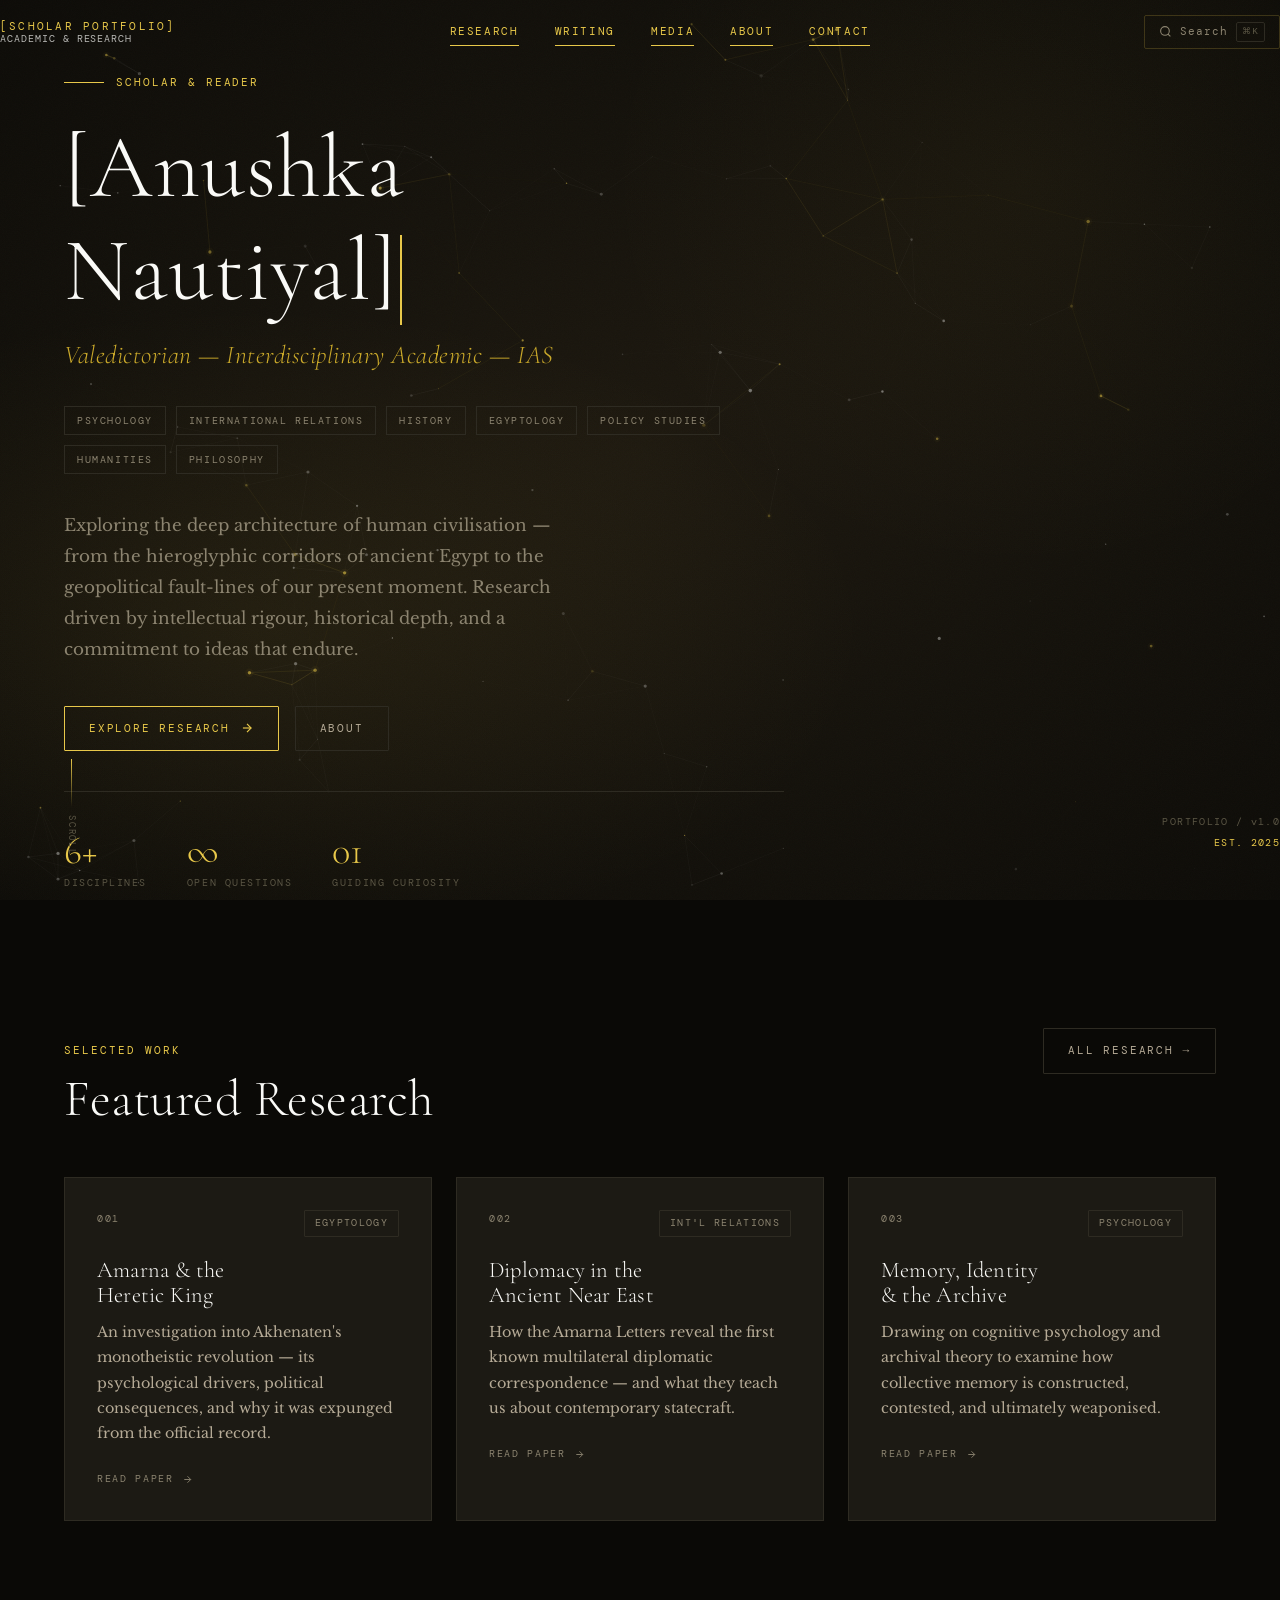
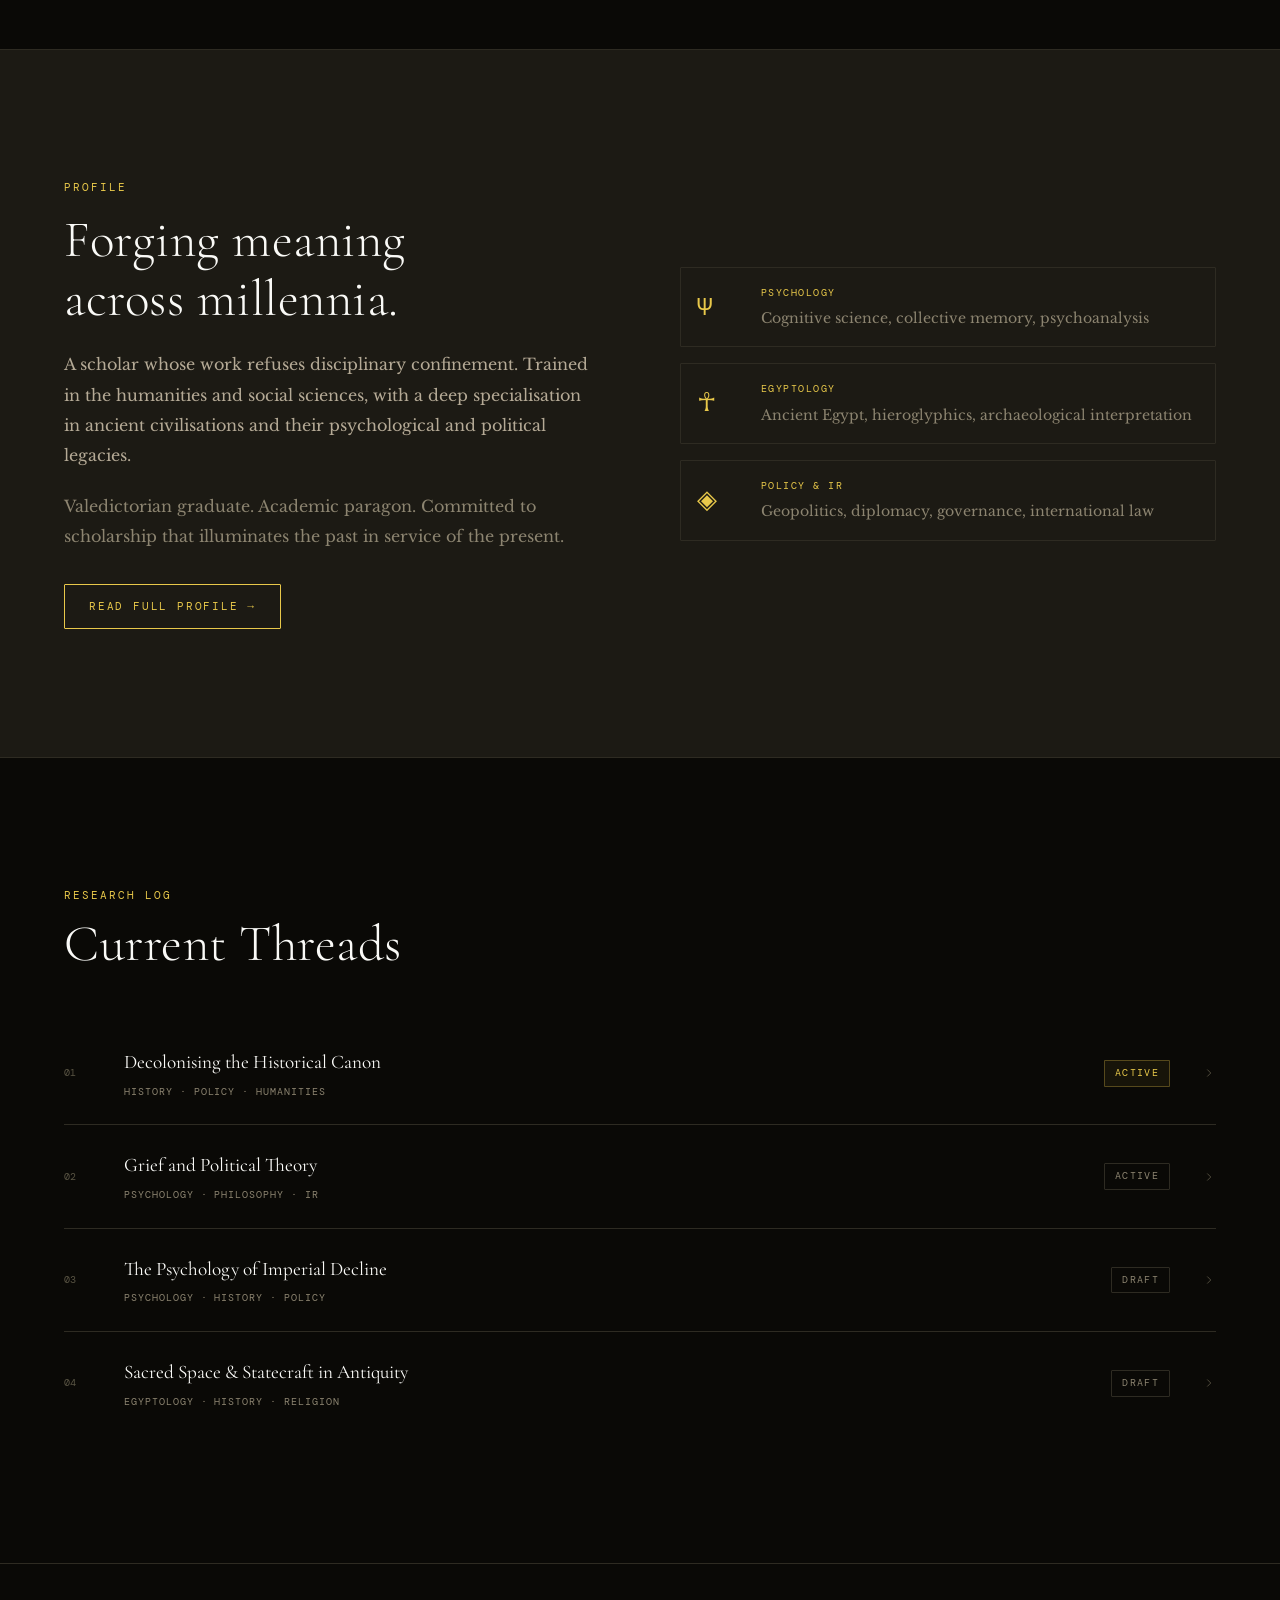
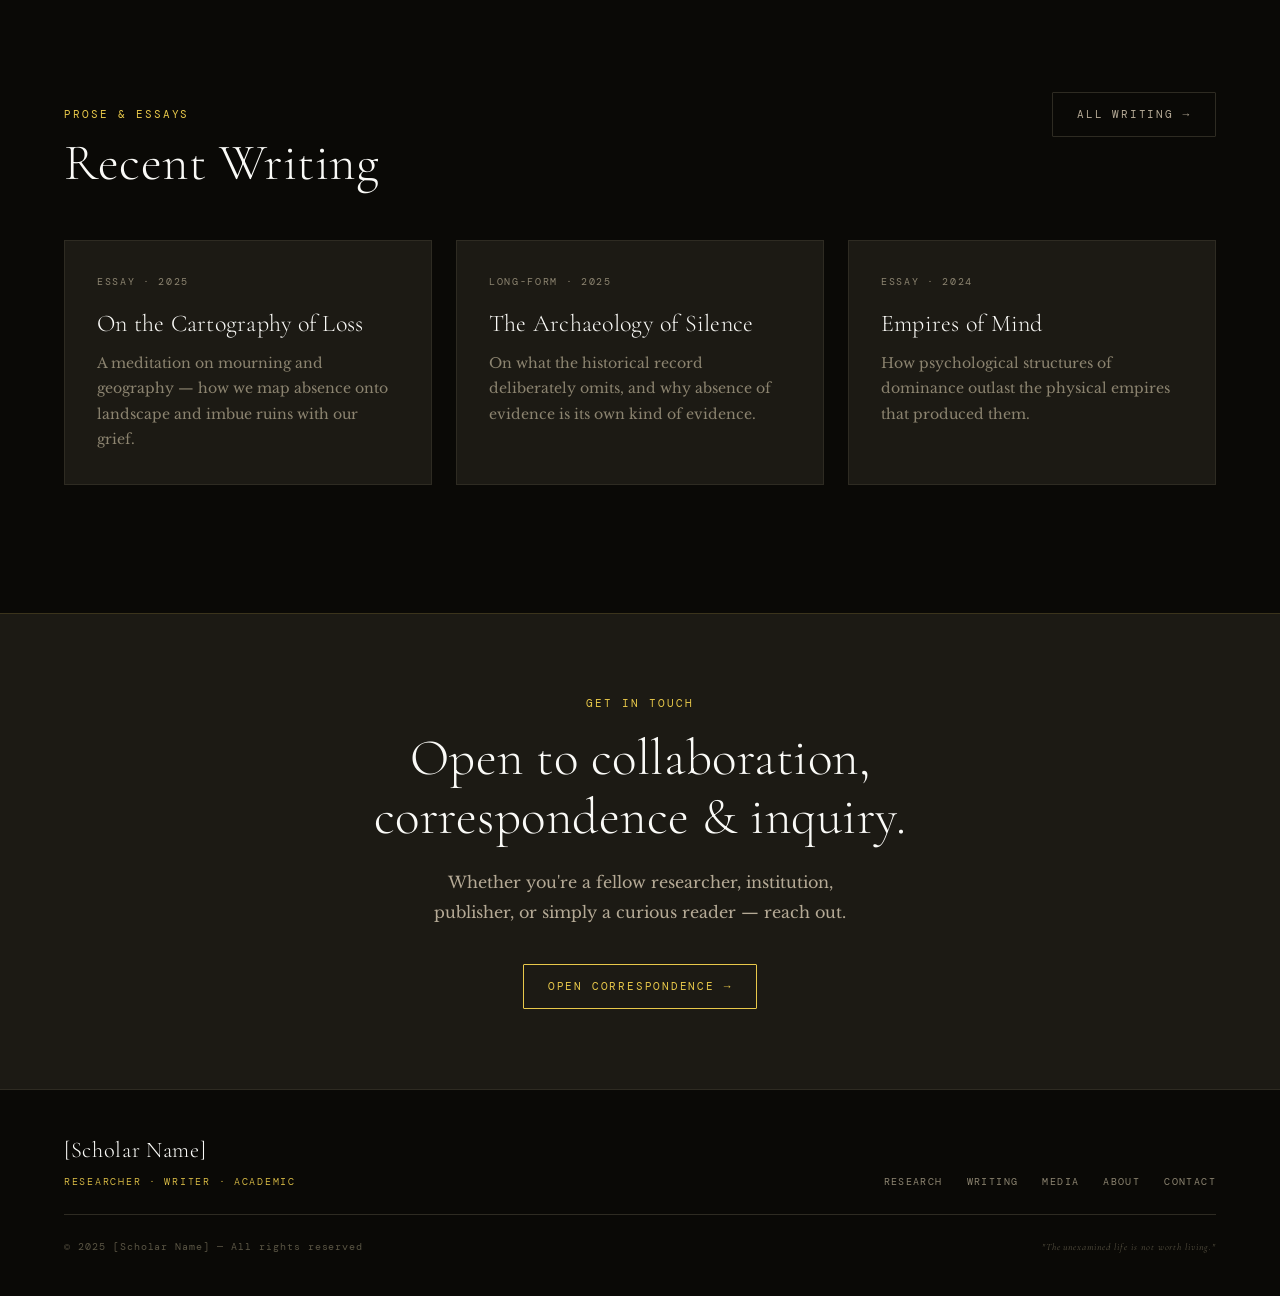
==== commit 5cc369b1: "home page" ====
--- a/index.html
+++ b/index.html
@@ -30,18 +30,18 @@
       <!-- Eyebrow -->
       <div class="hero-eyebrow">
         <span class="hero-eyebrow-line"></span>
-        <span class="label">Scholar &amp; Researcher</span>
+        <span class="label">Scholar &amp; Reader</span>
         <span style="font-family:var(--ff-mono);font-size:0.58rem;letter-spacing:0.1em;color:var(--dust);margin-left:auto">
-          SYS:ONLINE / 2025
+          
         </span>
       </div>
 
       <!-- Name -->
-      <h1 class="hero-name">[Scholar<br>Name]<span class="cursor-blink"></span></h1>
+      <h1 class="hero-name">[Anushka<br>Nautiyal]<span class="cursor-blink"></span></h1>
 
       <!-- Subtitle -->
       <p class="hero-title">
-        Valedictorian &mdash; Interdisciplinary Academic &mdash; Policy Intellectual
+        Valedictorian &mdash; Interdisciplinary Academic &mdash; IAS
       </p>
 
       <!-- Discipline tags -->
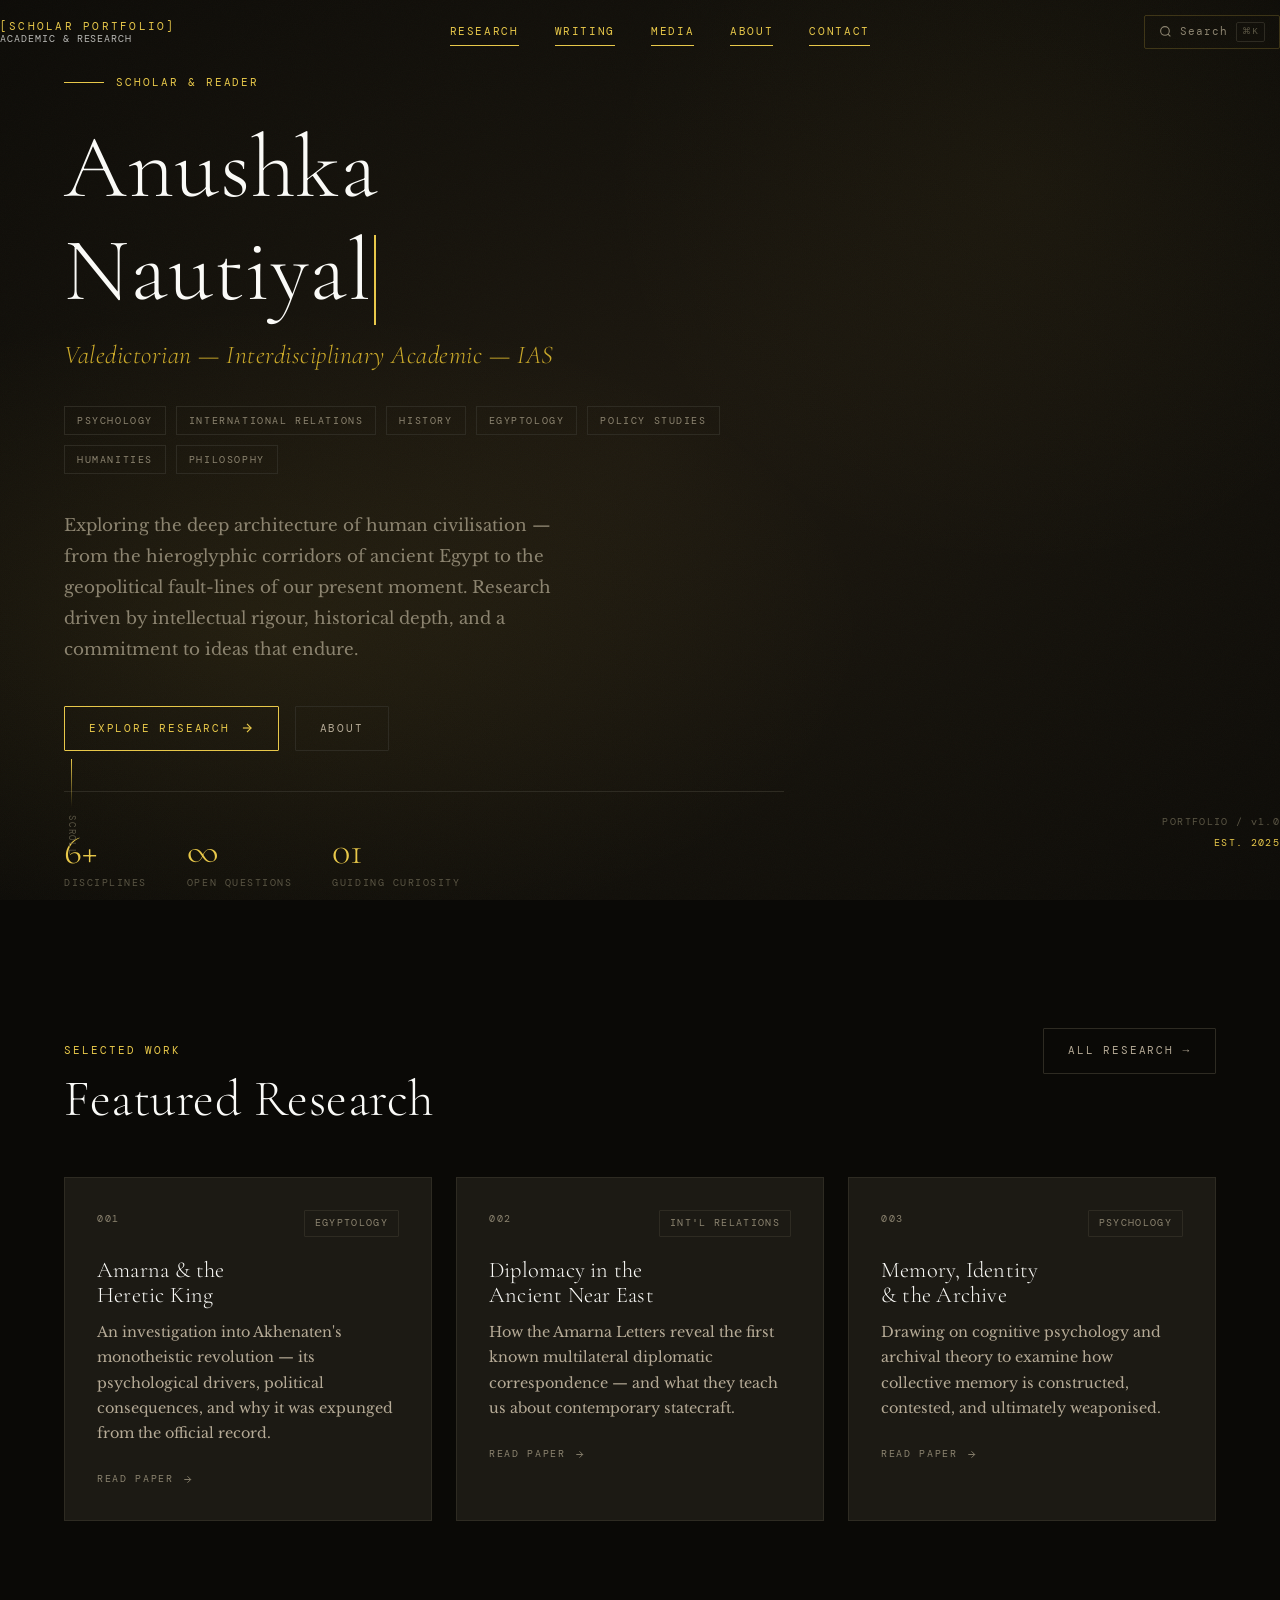
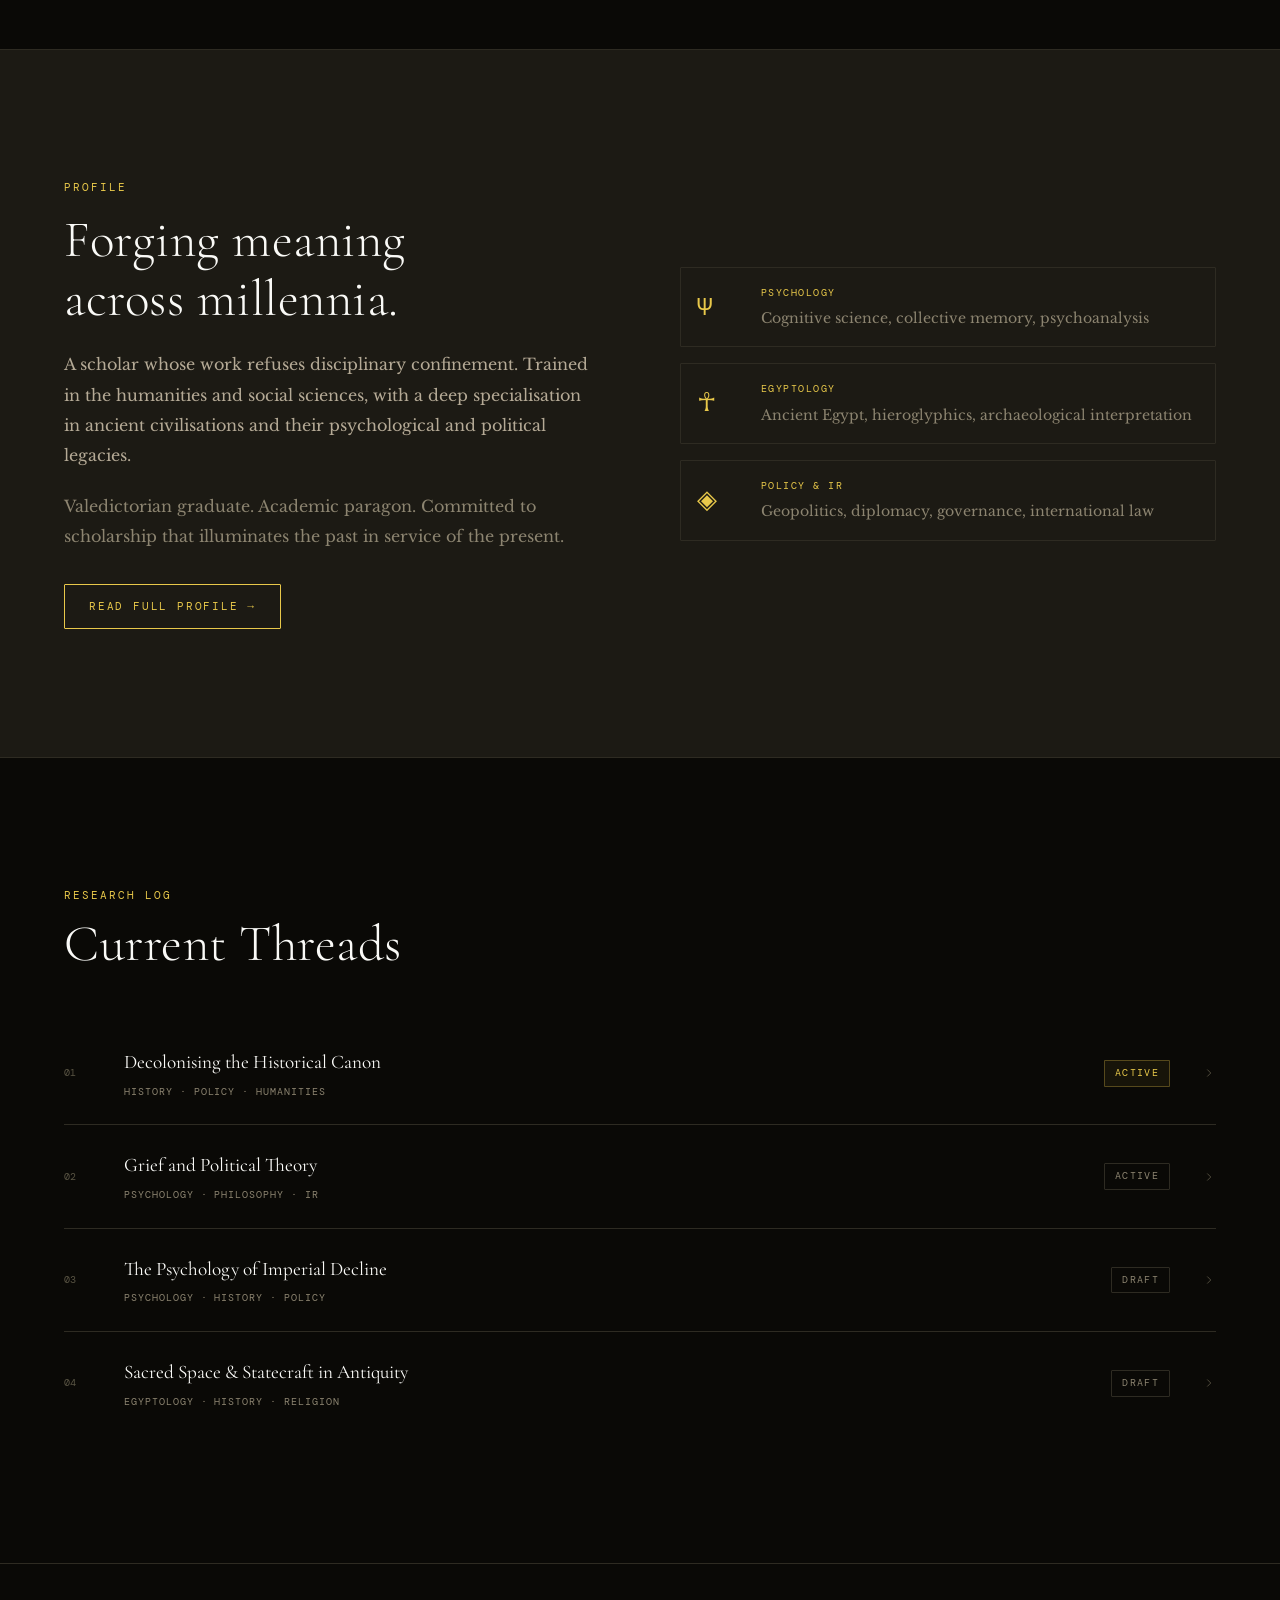
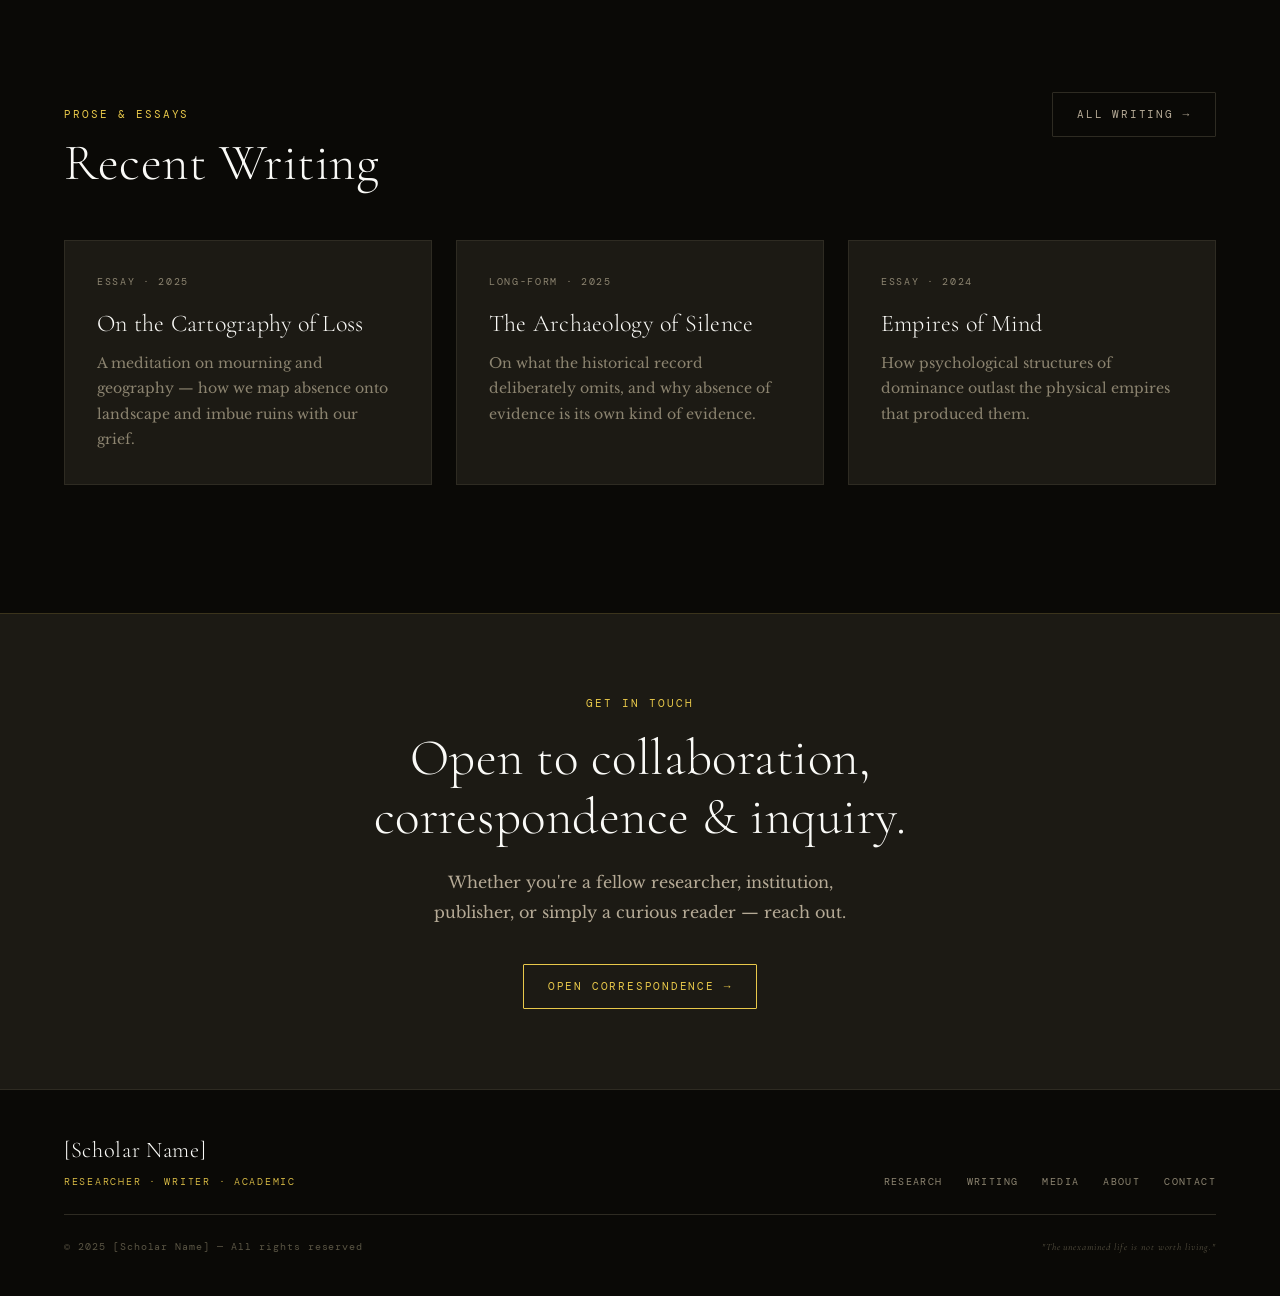
==== commit 22cf4648: "home page" ====
--- a/index.html
+++ b/index.html
@@ -37,7 +37,7 @@
       </div>
 
       <!-- Name -->
-      <h1 class="hero-name">[Anushka<br>Nautiyal]<span class="cursor-blink"></span></h1>
+      <h1 class="hero-name">Anushka<br>Nautiyal<span class="cursor-blink"></span></h1>
 
       <!-- Subtitle -->
       <p class="hero-title">
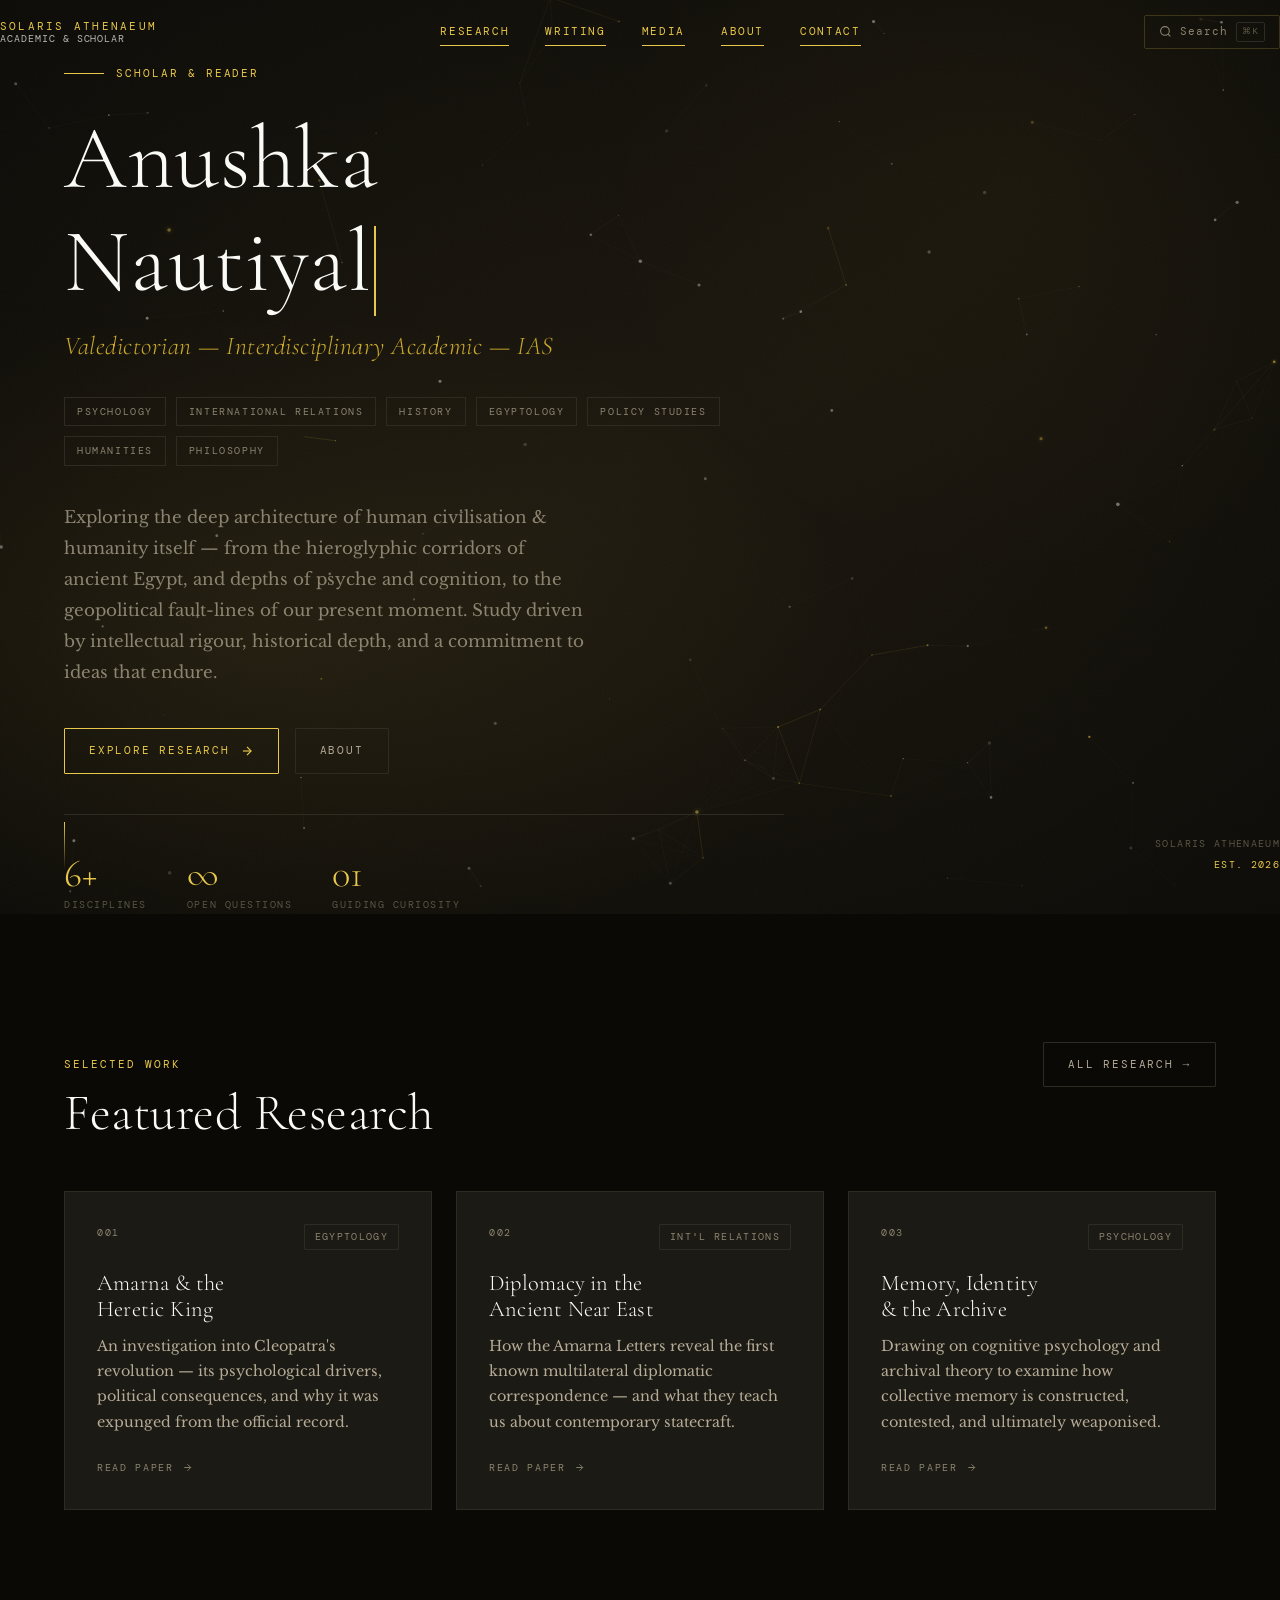
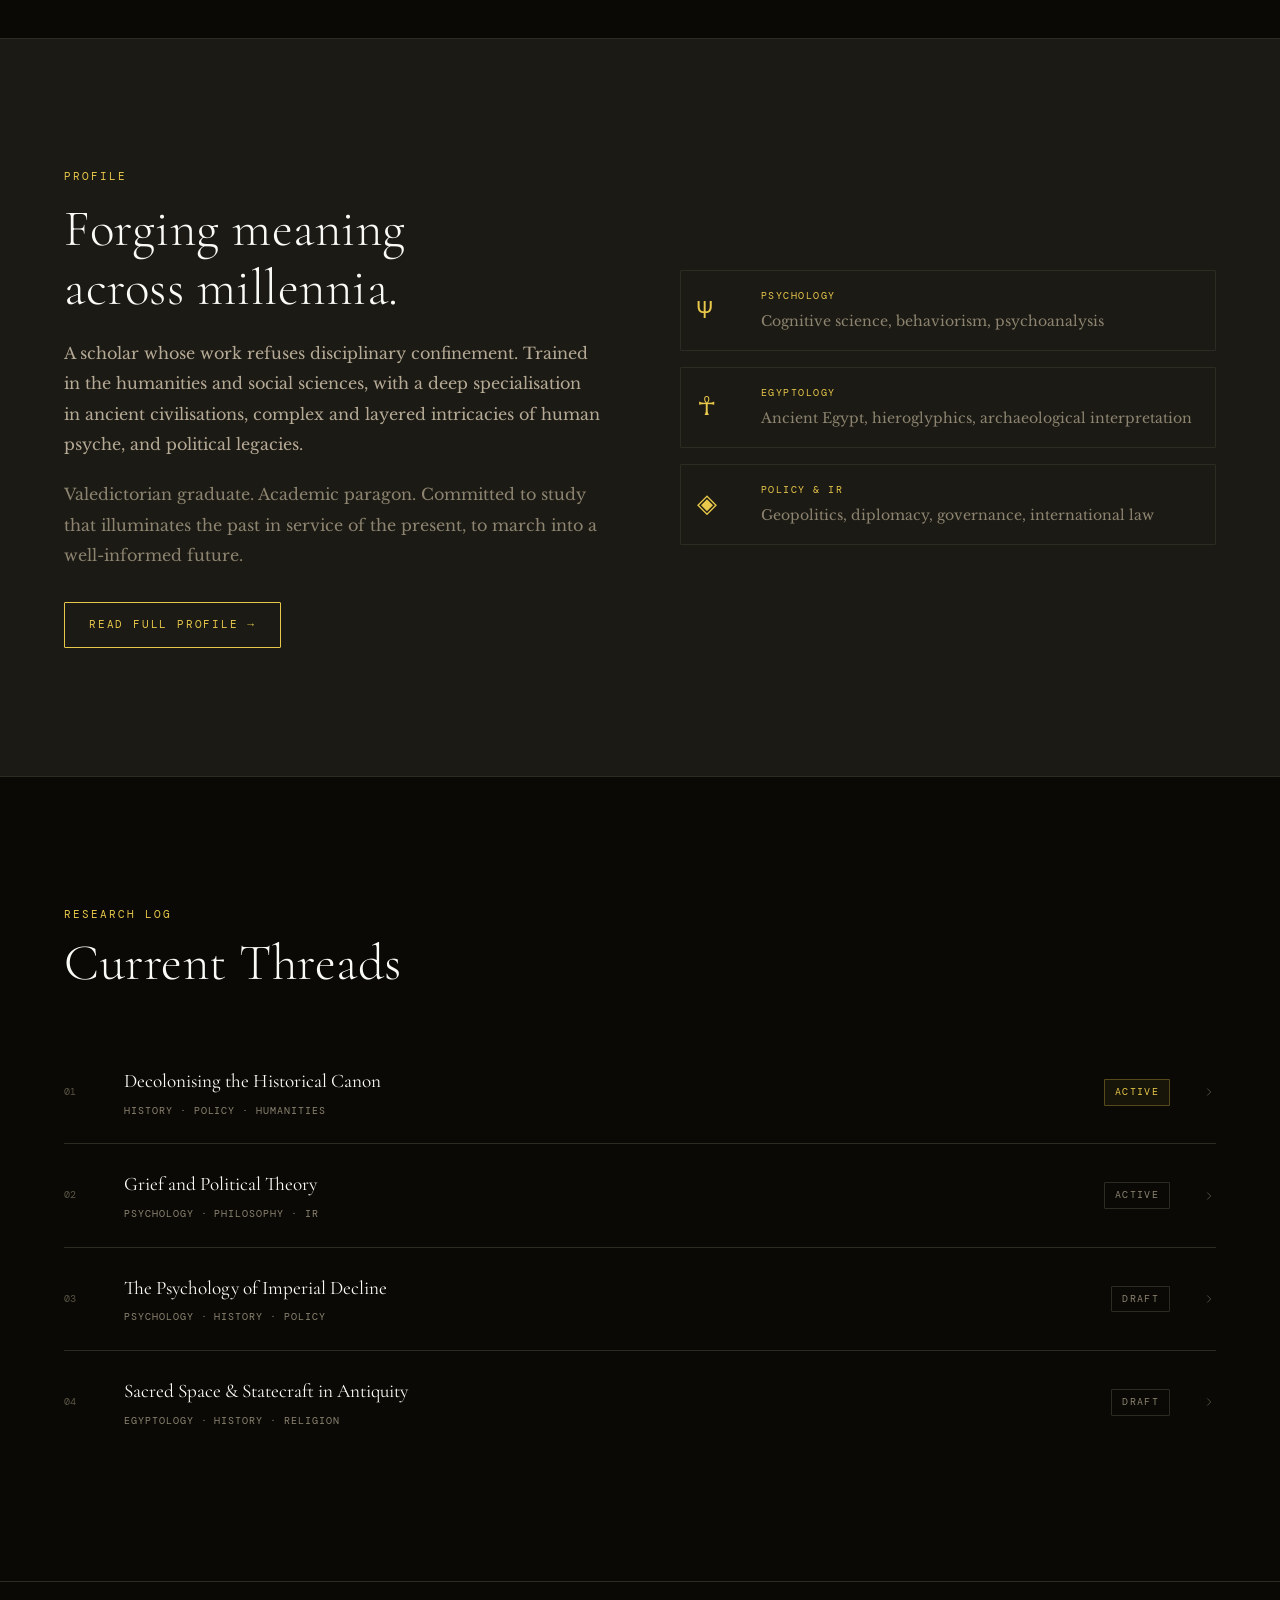
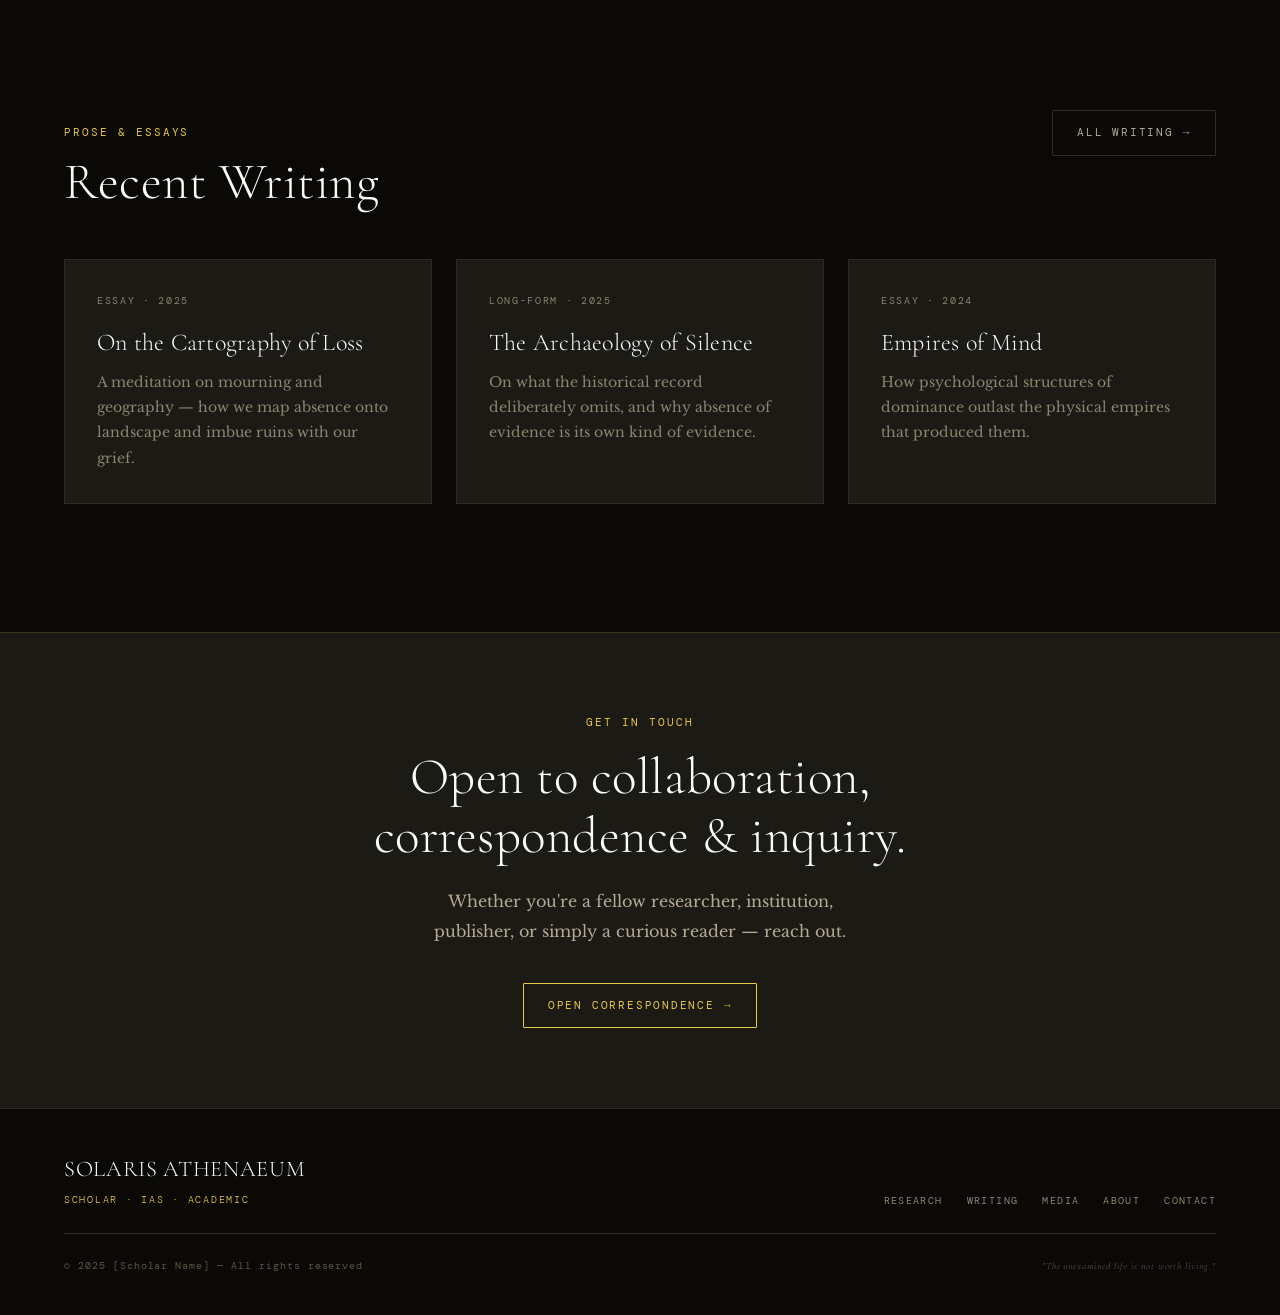
==== commit a4e88089: "about content, contact info, header & footer" ====
--- a/index.html
+++ b/index.html
@@ -57,9 +57,9 @@
 
       <!-- Bio -->
       <p class="hero-bio">
-        Exploring the deep architecture of human civilisation — from the hieroglyphic
-        corridors of ancient Egypt to the geopolitical fault-lines of our present moment.
-        Research driven by intellectual rigour, historical depth, and a commitment
+        Exploring the deep architecture of human civilisation &  humanity itself — from the hieroglyphic
+        corridors of ancient Egypt, and depths of psyche and cognition, to the geopolitical fault-lines of our present moment.
+        Study driven by intellectual rigour, historical depth, and a commitment
         to ideas that endure.
       </p>
 
@@ -91,14 +91,14 @@
 
     <!-- Coordinates -->
     <div class="hero-coords">
-      <div>PORTFOLIO / v1.0</div>
-      <div style="color:var(--gold);margin-top:4px">EST. 2025</div>
+      <div>SOLARIS ATHENAEUM</div>
+      <div style="color:var(--gold);margin-top:4px">EST. 2026</div>
     </div>
 
     <!-- Scroll indicator -->
     <div class="hero-scroll" style="z-index:10;position:absolute;bottom:36px;left:clamp(20px,5vw,64px)">
       <div class="hero-scroll-line"></div>
-      <span>Scroll</span>
+      <span></span>
     </div>
   </div>
 </section>
@@ -130,7 +130,7 @@
         </div>
         <h3 style="margin-bottom:12px;font-size:1.4rem">Amarna &amp; the<br>Heretic King</h3>
         <p style="font-size:0.9rem;line-height:1.75;margin-bottom:24px">
-          An investigation into Akhenaten's monotheistic revolution — its
+          An investigation into Cleopatra's revolution — its
           psychological drivers, political consequences, and why it was
           expunged from the official record.
         </p>
@@ -192,12 +192,12 @@
         <p style="margin-bottom:20px;line-height:1.9">
           A scholar whose work refuses disciplinary confinement.
           Trained in the humanities and social sciences, with a deep
-          specialisation in ancient civilisations and their psychological
+          specialisation in ancient civilisations, complex and layered intricacies of human psyche,
           and political legacies.
         </p>
         <p style="margin-bottom:32px;line-height:1.9;color:var(--mist)">
           Valedictorian graduate. Academic paragon. Committed to
-          scholarship that illuminates the past in service of the present.
+          study that illuminates the past in service of the present, to march into a well-informed future.
         </p>
         <a href="about/index.html" class="btn btn-gold">Read Full Profile →</a>
       </div>
@@ -208,7 +208,7 @@
             <span style="font-family:var(--ff-mono);font-size:1.6rem;color:var(--gold);font-weight:300;min-width:48px">Ψ</span>
             <div>
               <div style="font-family:var(--ff-mono);font-size:0.65rem;letter-spacing:0.14em;text-transform:uppercase;color:var(--gold);margin-bottom:4px">Psychology</div>
-              <div style="font-size:0.88rem;color:var(--mist)">Cognitive science, collective memory, psychoanalysis</div>
+              <div style="font-size:0.88rem;color:var(--mist)">Cognitive science, behaviorism, psychoanalysis</div>
             </div>
           </div>
           <div style="display:flex;align-items:center;gap:16px;padding:16px;border:1px solid var(--ash);border-radius:1px">
